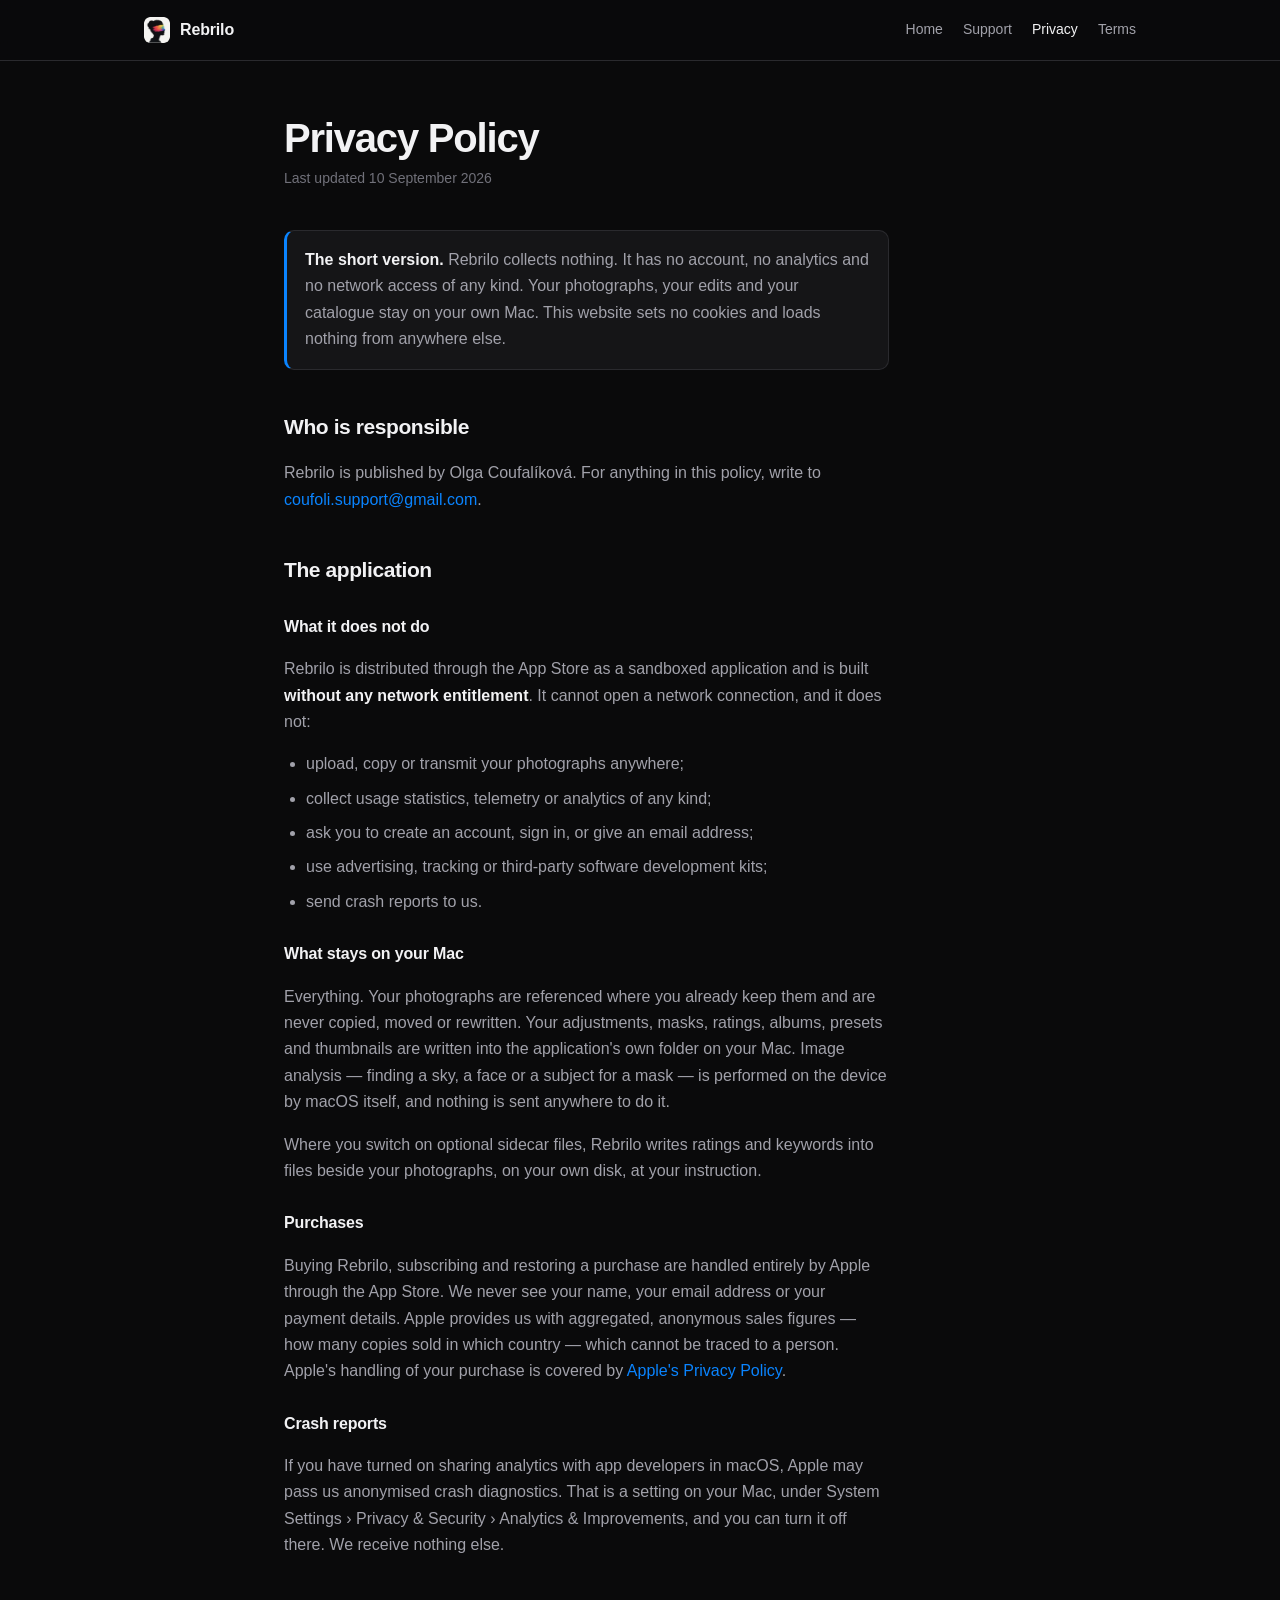
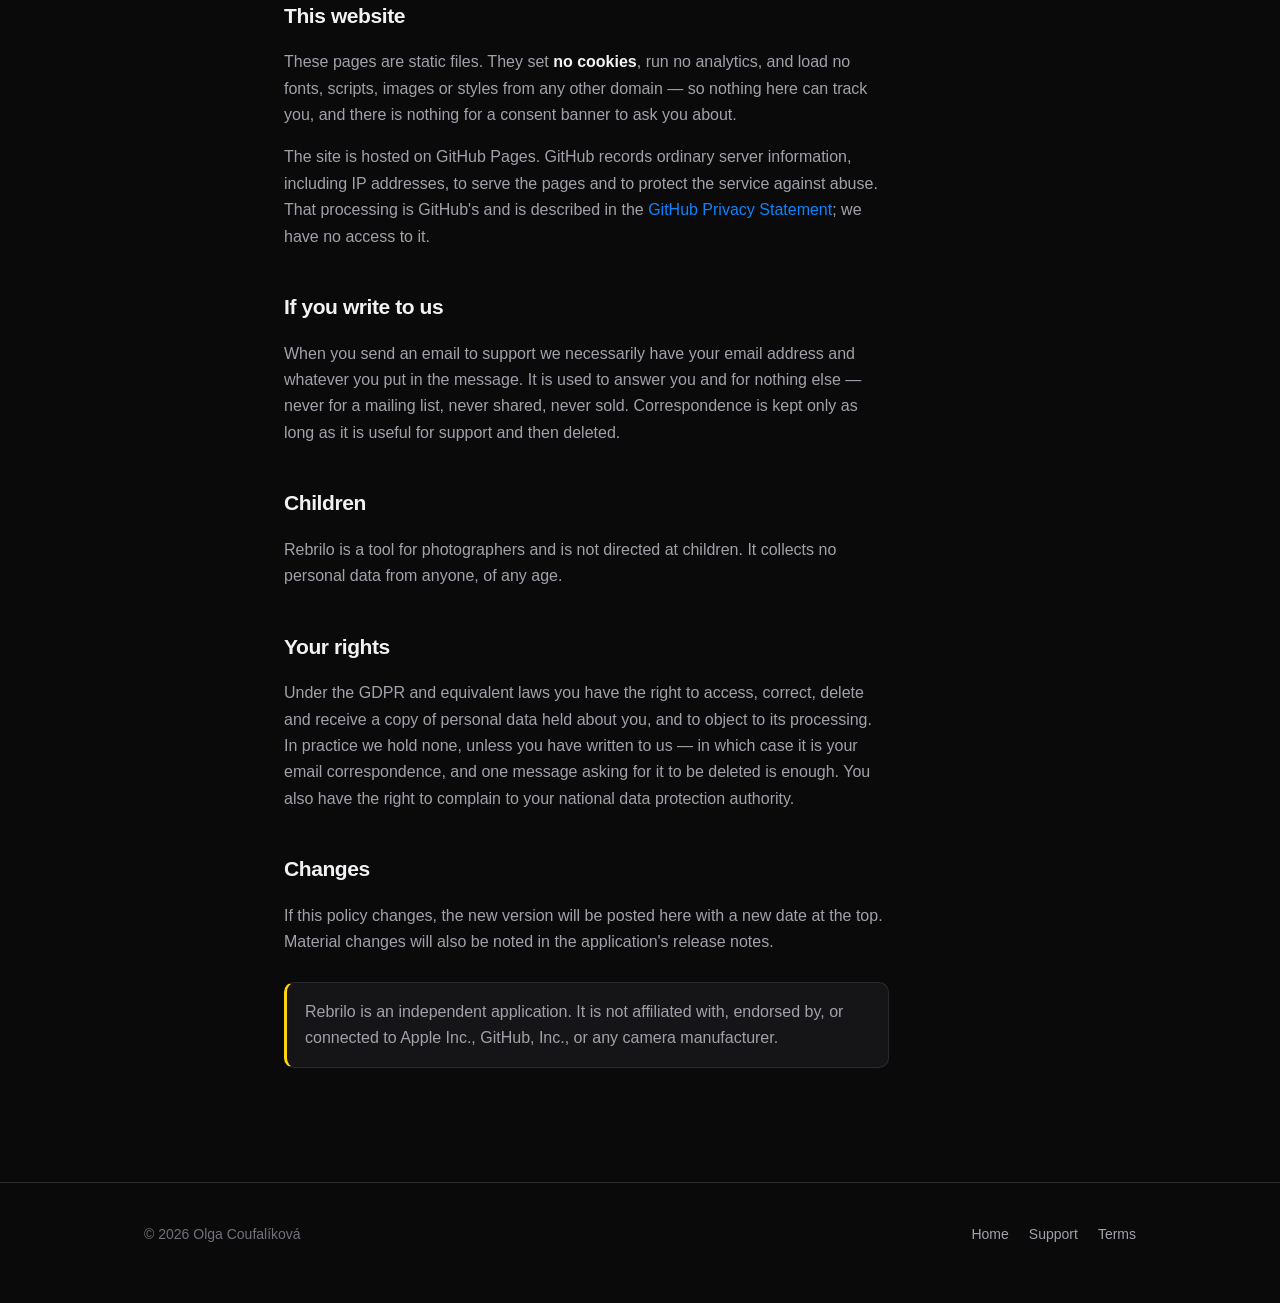
==== privacy.html @ 7d1ca0dc "The new icon A black silhouette in profile against warm white with a rainbow brush stroke, replacing" ====
<!doctype html>
<html lang="en">
<head>
<meta charset="utf-8">
<meta name="viewport" content="width=device-width, initial-scale=1">
<title>Privacy Policy — Rebrilo</title>
<meta name="description" content="Rebrilo collects nothing. No account, no analytics, no network access. Your photographs never leave your Mac.">
<link rel="stylesheet" href="style.css">
<link rel="icon" href="assets/icon-rounded-128.png" type="image/png">
</head>
<body>

<header class="bar">
  <div class="wrap">
    <a class="brand" href="index.html"><img src="assets/icon-rounded-128.png" alt=""> Rebrilo</a>
    <nav>
      <a href="index.html">Home</a>
      <a href="support.html">Support</a>
      <a href="privacy.html" aria-current="page">Privacy</a>
      <a href="terms.html">Terms</a>
    </nav>
  </div>
</header>

<main class="prose">
  <div class="wrap narrow">

    <h1>Privacy Policy</h1>
    <p class="updated">Last updated 10 September 2026</p>

    <div class="note">
      <p>
        <strong>The short version.</strong> Rebrilo collects nothing. It has no account, no analytics and no
        network access of any kind. Your photographs, your edits and your catalogue stay on your own Mac. This
        website sets no cookies and loads nothing from anywhere else.
      </p>
    </div>

    <h2>Who is responsible</h2>
    <p>
      Rebrilo is published by Olga Coufalíková.
      For anything in this policy, write to
      <a href="mailto:coufoli.support@gmail.com">coufoli.support@gmail.com</a>.
    </p>

    <h2>The application</h2>

    <h3>What it does not do</h3>
    <p>
      Rebrilo is distributed through the App Store as a sandboxed application and is built <strong>without any
      network entitlement</strong>. It cannot open a network connection, and it does not:
    </p>
    <ul>
      <li>upload, copy or transmit your photographs anywhere;</li>
      <li>collect usage statistics, telemetry or analytics of any kind;</li>
      <li>ask you to create an account, sign in, or give an email address;</li>
      <li>use advertising, tracking or third-party software development kits;</li>
      <li>send crash reports to us.</li>
    </ul>

    <h3>What stays on your Mac</h3>
    <p>
      Everything. Your photographs are referenced where you already keep them and are never copied, moved or
      rewritten. Your adjustments, masks, ratings, albums, presets and thumbnails are written into the
      application's own folder on your Mac. Image analysis — finding a sky, a face or a subject for a mask — is
      performed on the device by macOS itself, and nothing is sent anywhere to do it.
    </p>
    <p>
      Where you switch on optional sidecar files, Rebrilo writes ratings and keywords into files beside your
      photographs, on your own disk, at your instruction.
    </p>

    <h3>Purchases</h3>
    <p>
      Buying Rebrilo, subscribing and restoring a purchase are handled entirely by Apple through the App
      Store. We never see your name, your email address or your payment details. Apple provides us with
      aggregated, anonymous sales figures — how many copies sold in which country — which cannot be traced to
      a person. Apple's handling of your purchase is covered by
      <a href="https://www.apple.com/legal/privacy/">Apple's Privacy Policy</a>.
    </p>

    <h3>Crash reports</h3>
    <p>
      If you have turned on sharing analytics with app developers in macOS, Apple may pass us anonymised crash
      diagnostics. That is a setting on your Mac, under System Settings › Privacy &amp; Security › Analytics
      &amp; Improvements, and you can turn it off there. We receive nothing else.
    </p>

    <h2>This website</h2>
    <p>
      These pages are static files. They set <strong>no cookies</strong>, run no analytics, and load no fonts,
      scripts, images or styles from any other domain — so nothing here can track you, and there is nothing
      for a consent banner to ask you about.
    </p>
    <p>
      The site is hosted on GitHub Pages. GitHub records ordinary server information, including IP addresses,
      to serve the pages and to protect the service against abuse. That processing is GitHub's and is described
      in the <a href="https://docs.github.com/site-policy/privacy-policies/github-general-privacy-statement">GitHub
      Privacy Statement</a>; we have no access to it.
    </p>

    <h2>If you write to us</h2>
    <p>
      When you send an email to support we necessarily have your email address and whatever you put in the
      message. It is used to answer you and for nothing else — never for a mailing list, never shared, never
      sold. Correspondence is kept only as long as it is useful for support and then deleted.
    </p>

    <h2>Children</h2>
    <p>
      Rebrilo is a tool for photographers and is not directed at children. It collects no personal data from
      anyone, of any age.
    </p>

    <h2>Your rights</h2>
    <p>
      Under the GDPR and equivalent laws you have the right to access, correct, delete and receive a copy of
      personal data held about you, and to object to its processing. In practice we hold none, unless you have
      written to us — in which case it is your email correspondence, and one message asking for it to be
      deleted is enough. You also have the right to complain to your national data protection authority.
    </p>

    <h2>Changes</h2>
    <p>
      If this policy changes, the new version will be posted here with a new date at the top. Material changes
      will also be noted in the application's release notes.
    </p>

    <div class="note amber">
      <p>
        Rebrilo is an independent application. It is not affiliated with, endorsed by, or connected to Apple
        Inc., GitHub, Inc., or any camera manufacturer.
      </p>
    </div>

  </div>
</main>

<footer>
  <div class="wrap">
    <div class="rows">
      <div>© <span id="year">2026</span> Olga Coufalíková</div>
      <nav>
        <a href="index.html">Home</a>
        <a href="support.html">Support</a>
        <a href="terms.html">Terms</a>
      </nav>
    </div>
  </div>
</footer>

<script>document.getElementById("year").textContent = new Date().getFullYear();</script>

</body>
</html>
---- style.css ----
/* Rebrilo — one stylesheet for every page.
 *
 * Nothing is fetched from anywhere: no font, no framework, no analytics, no CDN. That is the same rule the
 * app's own album hand-over is built on, and here it buys three things — the page is fast, it works offline,
 * and because it sets no cookies and calls no third party there is nothing to put in a consent banner.
 * Keep it that way: one <link> to a font would change all three answers.
 */

:root {
  color-scheme: dark;

  --ink:        #f2f2f4;
  --ink-dim:    #a1a1aa;
  --ink-faint:  #71717a;
  --ground:     #0a0a0b;
  --panel:      #151517;
  --panel-2:    #1d1d20;
  --line:       #2a2a2e;
  --accent:     #0a84ff;
  --amber:      #ffd60a;

  --measure: 68ch;
  --page: 1040px;
  --radius: 14px;
}

*, *::before, *::after { box-sizing: border-box; }

html { -webkit-text-size-adjust: 100%; }

body {
  margin: 0;
  background: var(--ground);
  color: var(--ink);
  font: 16px/1.65 -apple-system, BlinkMacSystemFont, "Segoe UI", Roboto, Helvetica, Arial, sans-serif;
  font-feature-settings: "kern" 1;
  -webkit-font-smoothing: antialiased;
}

img { max-width: 100%; height: auto; display: block; }

a { color: var(--accent); text-decoration: none; }
a:hover { text-decoration: underline; }

.wrap { max-width: var(--page); margin: 0 auto; padding: 0 24px; }
.narrow { max-width: 760px; }

/* ---------- top bar ---------- */

.bar {
  position: sticky; top: 0; z-index: 10;
  background: rgba(10,10,11,.82);
  backdrop-filter: saturate(160%) blur(14px);
  -webkit-backdrop-filter: saturate(160%) blur(14px);
  border-bottom: 1px solid var(--line);
}
.bar .wrap { display: flex; align-items: center; gap: 18px; height: 60px; }
.brand { display: flex; align-items: center; gap: 10px; color: var(--ink); font-weight: 600; letter-spacing: -.01em; }
.brand:hover { text-decoration: none; }
.brand img { width: 26px; height: 26px; border-radius: 6px; }
.bar nav { margin-left: auto; display: flex; gap: 20px; flex-wrap: wrap; }
.bar nav a { color: var(--ink-dim); font-size: 14px; }
.bar nav a:hover { color: var(--ink); text-decoration: none; }
.bar nav a[aria-current="page"] { color: var(--ink); }

/* ---------- hero ---------- */

.hero { padding: 88px 0 64px; position: relative; overflow: hidden; }
.hero::before {
  /* The app's own icon, as light rather than as a picture. */
  content: ""; position: absolute; inset: -40% -20% auto -20%; height: 620px; z-index: -1;
  background:
    radial-gradient(46% 60% at 18% 40%, rgba(236,72,153,.20), transparent 70%),
    radial-gradient(44% 58% at 52% 24%, rgba(245,158,11,.18), transparent 70%),
    radial-gradient(46% 62% at 82% 46%, rgba(16,185,129,.16), transparent 70%),
    radial-gradient(60% 70% at 50% 86%, rgba(59,130,246,.20), transparent 72%);
  filter: blur(20px);
}
.hero img.mark { width: 96px; height: 96px; border-radius: 22px; margin-bottom: 26px; }
h1 {
  font-size: clamp(38px, 6vw, 60px); line-height: 1.05; letter-spacing: -.03em;
  margin: 0 0 18px; font-weight: 700; max-width: 16ch;
}
.lede { font-size: clamp(18px, 2.2vw, 21px); line-height: 1.55; color: var(--ink-dim); max-width: 56ch; margin: 0 0 12px; }
.sub { color: var(--ink-faint); max-width: 56ch; margin: 0 0 32px; }

.cta { display: flex; gap: 12px; flex-wrap: wrap; align-items: center; }
.btn {
  display: inline-block; padding: 12px 22px; border-radius: 999px;
  background: var(--accent); color: #fff; font-weight: 600; font-size: 15px;
  border: 1px solid transparent;
}
.btn:hover { text-decoration: none; filter: brightness(1.08); }
.btn.ghost { background: transparent; color: var(--ink); border-color: var(--line); }
.btn.ghost:hover { background: var(--panel-2); filter: none; }
.cta small { color: var(--ink-faint); font-size: 13px; }

/* ---------- sections ---------- */

section { padding: 64px 0; border-top: 1px solid var(--line); }
section:first-of-type { border-top: 0; }

h2 { font-size: clamp(24px, 3vw, 32px); letter-spacing: -.02em; margin: 0 0 10px; font-weight: 650; }
h3 { font-size: 17px; margin: 0 0 6px; font-weight: 620; letter-spacing: -.01em; }
.section-lede { color: var(--ink-dim); max-width: var(--measure); margin: 0 0 34px; }

.grid { display: grid; gap: 18px; grid-template-columns: repeat(auto-fit, minmax(260px, 1fr)); }

.card {
  background: var(--panel); border: 1px solid var(--line); border-radius: var(--radius);
  padding: 22px;
}
.card p { color: var(--ink-dim); margin: 0; font-size: 15px; }
.card .kicker {
  display: inline-block; font-size: 11px; font-weight: 700; letter-spacing: .08em; text-transform: uppercase;
  color: var(--ink-faint); margin-bottom: 10px;
}

/* ---------- prose pages ---------- */

.prose { padding: 56px 0 88px; }
.prose h1 { font-size: clamp(30px, 4vw, 40px); max-width: none; margin-bottom: 8px; }
.prose .updated { color: var(--ink-faint); font-size: 14px; margin: 0 0 40px; }
.prose h2 { font-size: 21px; margin: 40px 0 10px; }
.prose h3 { font-size: 16px; margin: 26px 0 6px; }
.prose p, .prose li { color: var(--ink-dim); max-width: var(--measure); }
.prose li { margin-bottom: 8px; }
.prose strong { color: var(--ink); font-weight: 620; }
.prose ul { padding-left: 22px; }

.note {
  background: var(--panel); border: 1px solid var(--line); border-left: 3px solid var(--accent);
  border-radius: 10px; padding: 16px 18px; margin: 26px 0; max-width: var(--measure);
}
.note p { margin: 0; }
.note.amber { border-left-color: var(--amber); }

dl.faq { max-width: var(--measure); }
dl.faq dt { color: var(--ink); font-weight: 620; margin-top: 26px; }
dl.faq dd { margin: 6px 0 0; color: var(--ink-dim); }

table.plain { border-collapse: collapse; width: 100%; max-width: var(--measure); margin: 18px 0; font-size: 15px; }
table.plain th, table.plain td { text-align: left; padding: 10px 14px 10px 0; border-bottom: 1px solid var(--line); vertical-align: top; }
table.plain th { color: var(--ink); font-weight: 620; }
table.plain td { color: var(--ink-dim); }

/* ---------- pricing ---------- */

.tiers { display: grid; gap: 18px; grid-template-columns: repeat(auto-fit, minmax(240px, 1fr)); align-items: stretch; }
.tier { background: var(--panel); border: 1px solid var(--line); border-radius: var(--radius); padding: 24px; display: flex; flex-direction: column; }
.tier.feature { border-color: #33333a; background: linear-gradient(180deg, var(--panel-2), var(--panel)); }
.tier .name { font-size: 13px; letter-spacing: .06em; text-transform: uppercase; color: var(--ink-faint); font-weight: 700; }
.tier .price { font-size: 30px; font-weight: 700; letter-spacing: -.02em; margin: 12px 0 2px; }
.tier .per { color: var(--ink-faint); font-size: 14px; margin: 0 0 16px; }
.tier p { color: var(--ink-dim); font-size: 15px; margin: 0; }

/* ---------- footer ---------- */

footer { border-top: 1px solid var(--line); padding: 40px 0 56px; color: var(--ink-faint); font-size: 14px; }
footer .rows { display: flex; gap: 28px; flex-wrap: wrap; align-items: baseline; }
footer nav { display: flex; gap: 20px; flex-wrap: wrap; margin-left: auto; }
footer a { color: var(--ink-dim); }
footer .fine { margin-top: 22px; max-width: var(--measure); line-height: 1.6; }

/* ---------- placeholders the owner still has to fill in ---------- */

.todo {
  background: rgba(255,214,10,.10); border: 1px dashed rgba(255,214,10,.45);
  color: var(--amber); border-radius: 8px; padding: 2px 8px; font-size: .92em; font-weight: 600;
  white-space: nowrap;
}

@media (max-width: 640px) {
  .hero { padding: 60px 0 48px; }
  .bar .wrap { height: 56px; gap: 12px; }
  .bar nav { gap: 14px; }
}

@media (prefers-reduced-motion: no-preference) {
  html { scroll-behavior: smooth; }
}
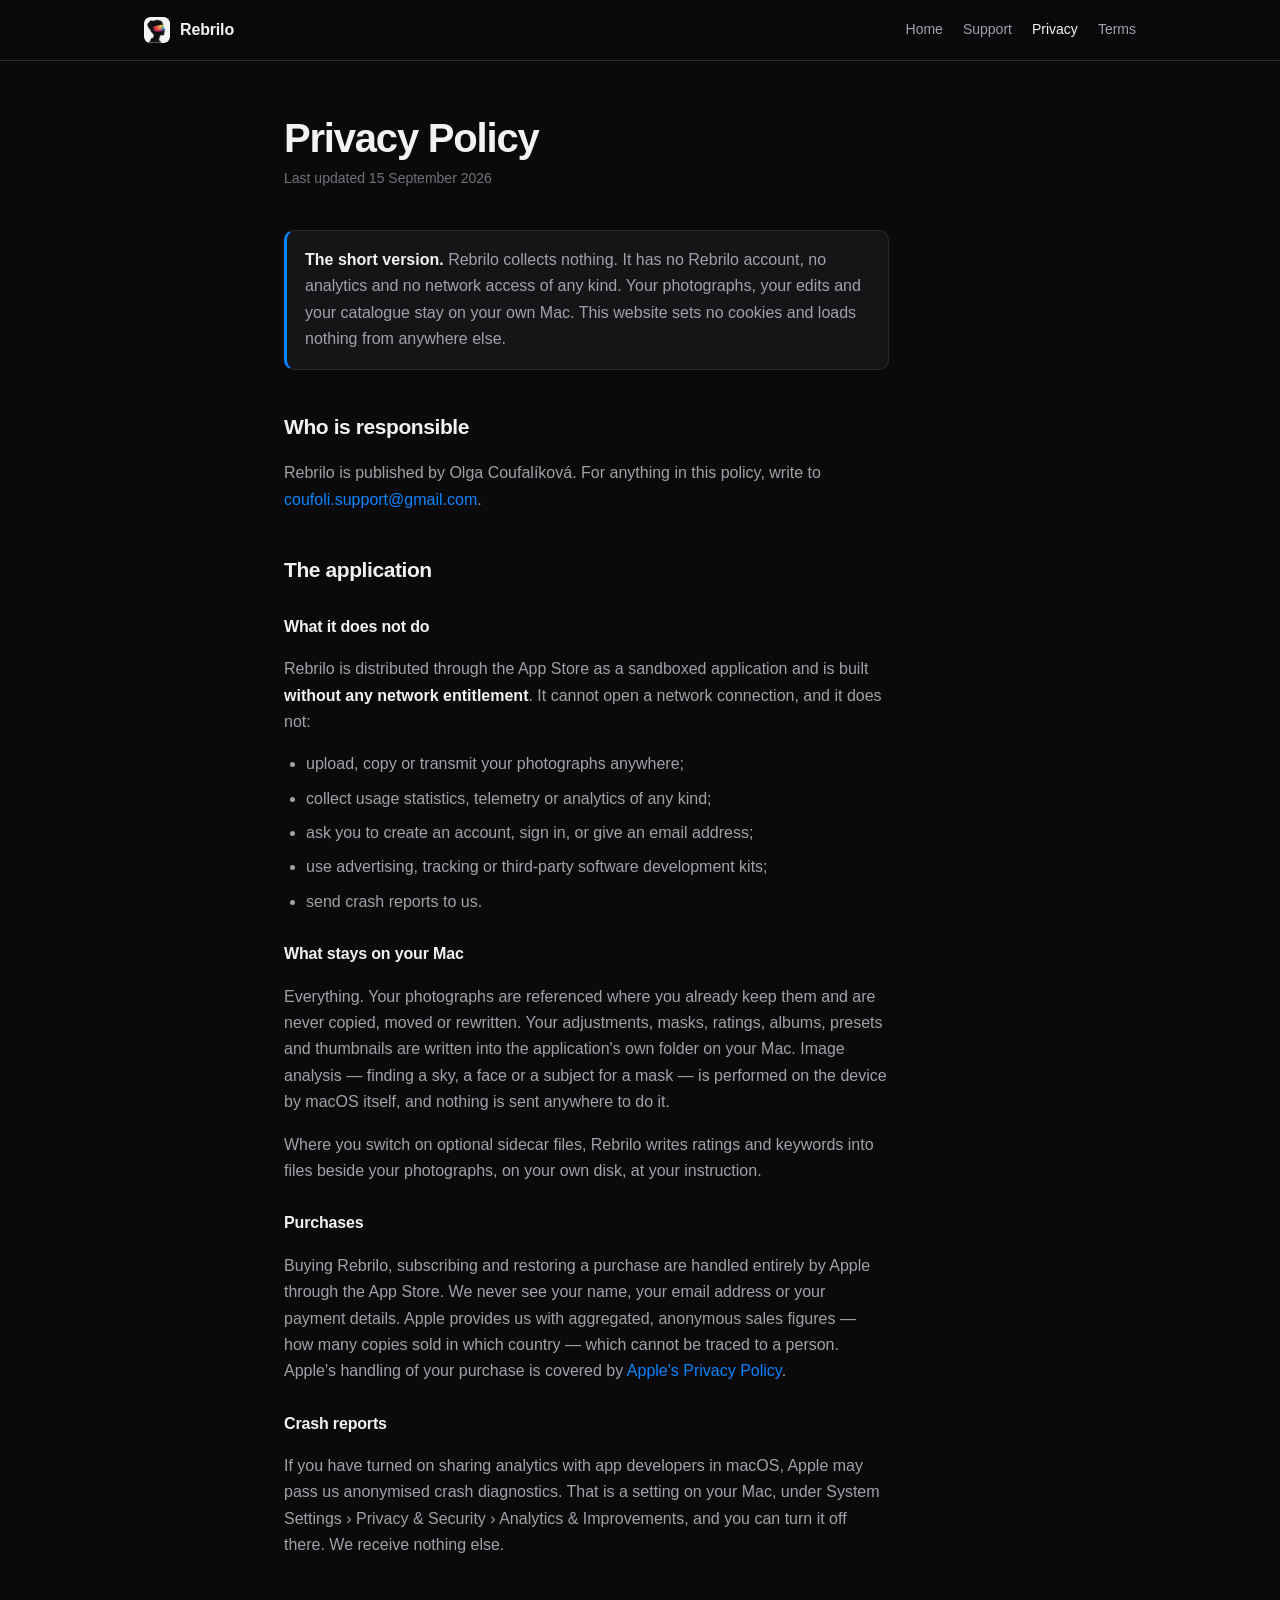
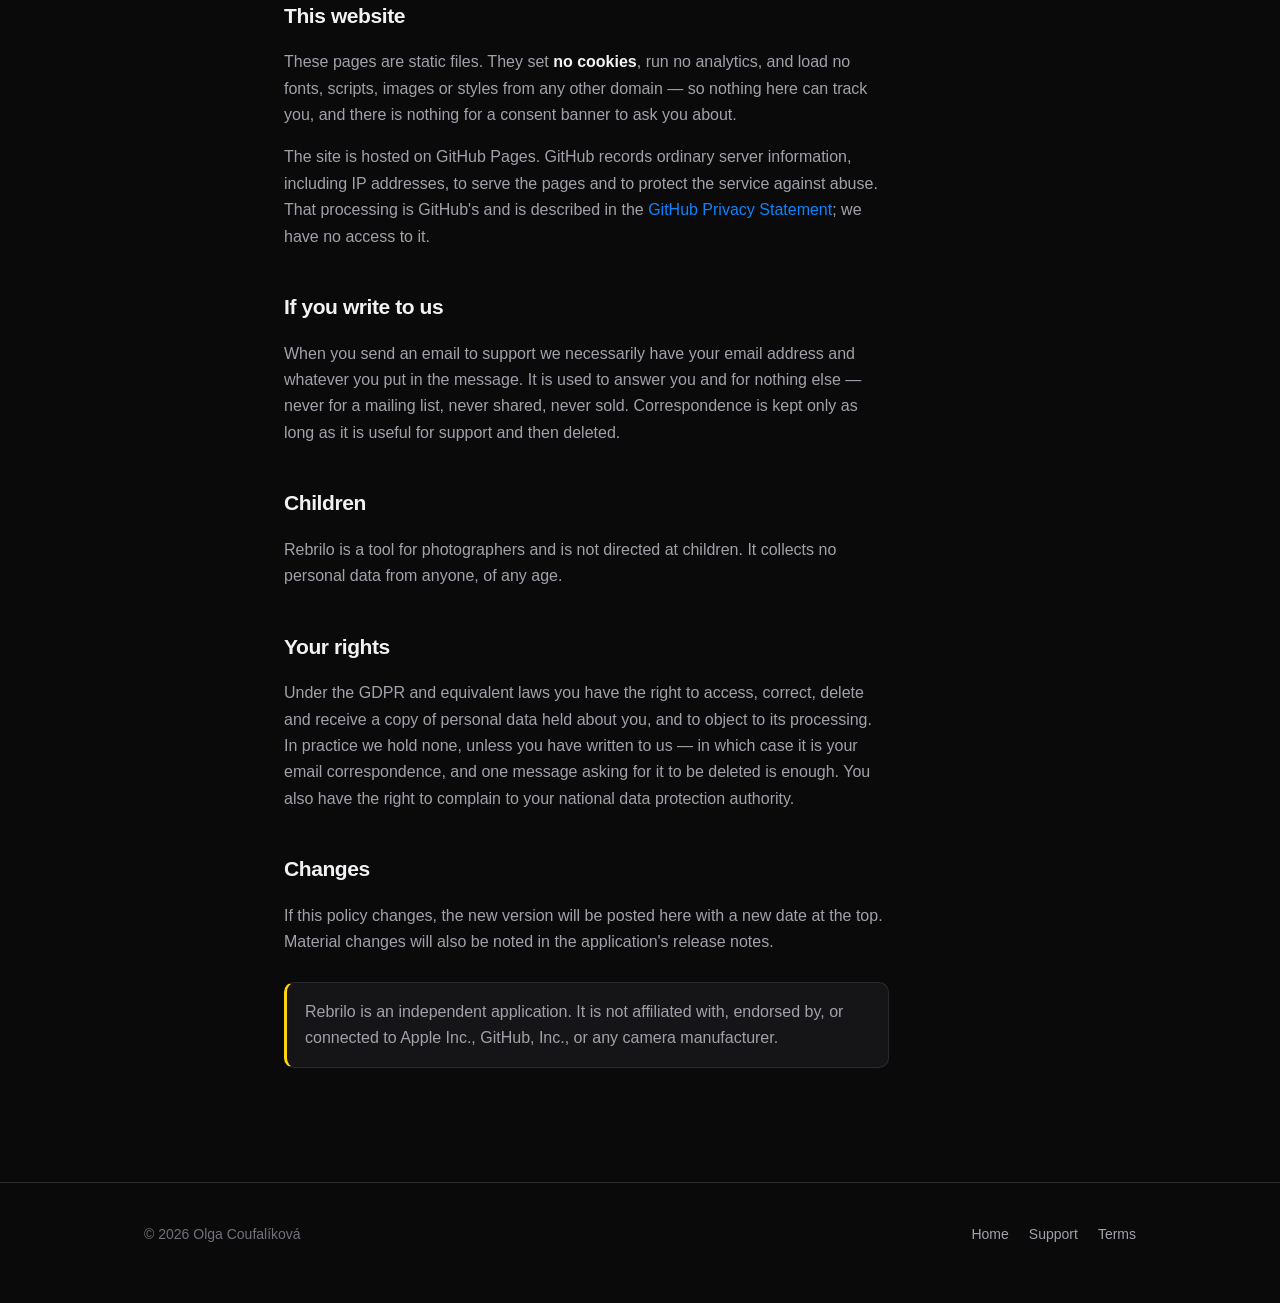
==== commit 12d9aaa9: "No Rebrilo account, the subscription's end in the terms, no Experimental badge The free trial is an " ====
--- a/privacy.html
+++ b/privacy.html
@@ -4,9 +4,11 @@
 <meta charset="utf-8">
 <meta name="viewport" content="width=device-width, initial-scale=1">
 <title>Privacy Policy — Rebrilo</title>
-<meta name="description" content="Rebrilo collects nothing. No account, no analytics, no network access. Your photographs never leave your Mac.">
+<meta name="description" content="Rebrilo collects nothing. No Rebrilo account, no analytics, no network access. Your photographs never leave your Mac.">
 <link rel="stylesheet" href="style.css">
 <link rel="icon" href="assets/icon-rounded-128.png" type="image/png">
+<link rel="canonical" href="https://rebrilo.com/privacy.html">
+<meta property="og:site_name" content="Rebrilo">
 </head>
 <body>
 
@@ -26,11 +28,11 @@
   <div class="wrap narrow">
 
     <h1>Privacy Policy</h1>
-    <p class="updated">Last updated 10 September 2026</p>
+    <p class="updated">Last updated 15 September 2026</p>
 
     <div class="note">
       <p>
-        <strong>The short version.</strong> Rebrilo collects nothing. It has no account, no analytics and no
+        <strong>The short version.</strong> Rebrilo collects nothing. It has no Rebrilo account, no analytics and no
         network access of any kind. Your photographs, your edits and your catalogue stay on your own Mac. This
         website sets no cookies and loads nothing from anywhere else.
       </p>
--- a/style.css
+++ b/style.css
@@ -54,7 +54,12 @@
   -webkit-backdrop-filter: saturate(160%) blur(14px);
   border-bottom: 1px solid var(--line);
 }
-.bar .wrap { display: flex; align-items: center; gap: 18px; height: 60px; }
+/* **No fixed height on a bar whose nav can wrap.** The two cannot both be true: at a narrow width the four
+   links go to a second line, `align-items: center` centres two lines inside the fixed 60 px, and the second
+   one comes out of the bottom of the bar onto the page (reported from a phone, 2026-09-12). `min-height`
+   holds the shape when everything fits and gets out of the way when it does not — so the fault cannot come
+   back at some width nobody tested, or when somebody's browser font is a size larger. */
+.bar .wrap { display: flex; align-items: center; gap: 18px; min-height: 60px; padding: 8px 24px; }
 .brand { display: flex; align-items: center; gap: 10px; color: var(--ink); font-weight: 600; letter-spacing: -.01em; }
 .brand:hover { text-decoration: none; }
 .brand img { width: 26px; height: 26px; border-radius: 6px; }
@@ -62,6 +67,115 @@
 .bar nav a { color: var(--ink-dim); font-size: 14px; }
 .bar nav a:hover { color: var(--ink); text-decoration: none; }
 .bar nav a[aria-current="page"] { color: var(--ink); }
+
+/* ---------- pictures ---------- */
+
+/* **A photograph makes somebody want it; a screenshot tells them what it is.** The page had neither, which is
+   the one thing every editor's site gets right (`WHY.md` › one picture is worth a thousand words). */
+.shot { margin: 0; }
+.shot img {
+  display: block; width: 100%; height: auto;
+  border: 1px solid var(--line); border-radius: var(--radius);
+  background: var(--panel);
+}
+.shot figcaption { color: var(--ink-faint); font-size: 14px; margin-top: 12px; max-width: var(--measure); }
+.shot.bleed { margin-top: -20px; }
+
+/* A before / after that moves, out of two ordinary JPEGs and nothing else.
+   No GIF (256 colours band a photograph), no video, no JavaScript — the "after" simply fades over the
+   "before" and back. The app labels the unedited frame ORIGINAL itself, so nothing here has to be captioned
+   on top of it. `prefers-reduced-motion` settles on the finished photograph, which is the honest still. */
+.fade { position: relative; }
+.fade .after { position: absolute; inset: 0; animation: fade-ba 8s ease-in-out infinite; }
+@keyframes fade-ba { 0%, 30% { opacity: 0 } 44%, 86% { opacity: 1 } 100% { opacity: 0 } }
+@media (prefers-reduced-motion: reduce) {
+  .fade .after { animation: none; opacity: 1 }
+}
+
+/* A tall photograph beside its caption, rather than a portrait stretched across a wide page. */
+.pair { display: grid; gap: 26px; grid-template-columns: minmax(0, 5fr) minmax(0, 7fr); align-items: center; }
+.pair .shot img { border-radius: var(--radius); }
+
+/* ---------- one photograph, many looks ---------- */
+
+/* Twelve tiles, four across and two on a phone. The name is text under the picture rather than baked into it,
+   so it stays sharp at every size and is readable by whatever summarises this page. */
+.look-grid { display: grid; gap: 18px 14px; grid-template-columns: repeat(4, minmax(0, 1fr)); }
+.look-grid figure { margin: 0; }
+.look-grid img {
+  display: block; width: 100%; height: auto; border-radius: 10px;
+  border: 1px solid var(--line); background: var(--panel);
+}
+.look-grid figcaption { margin-top: 8px; font-size: 14px; font-weight: 560; color: var(--ink); line-height: 1.3; }
+.look-grid .kicker {
+  display: block; font-size: 11px; font-weight: 600; letter-spacing: .08em; text-transform: uppercase;
+  color: var(--ink-faint); margin-bottom: 2px;
+}
+@media (max-width: 640px) { .look-grid { grid-template-columns: repeat(2, minmax(0, 1fr)); } }
+/* Who is in the photographs, under them. Quieter than a caption: it names a person, it does not describe a feature. */
+.credit { margin: 18px 0 0; color: var(--ink-dim); font-size: 13px; line-height: 1.5; }
+.credit b { color: var(--ink); font-weight: 600; }
+
+/* ---------- one set, several looks ---------- */
+
+/* **A switch with no script.** The radios come before the switch, the picture and the caption in one parent, so
+   `:checked ~` reaches all three. The four pictures share one cell of a grid, so the section keeps the height of
+   one and switching moves nothing — they share one layout by construction. One control bar, above the picture
+   and never on it: arrows drawn on every card were the thing that did not work before. */
+#looks-set input[type=radio] { position: absolute; opacity: 0; width: 1px; height: 1px; pointer-events: none; }
+.set-switch { display: flex; flex-wrap: wrap; gap: 8px; margin: 0 0 18px; }
+.set-switch label {
+  cursor: pointer; user-select: none; font-size: 14px; font-weight: 560; letter-spacing: .01em;
+  padding: 8px 16px; border-radius: 999px; border: 1px solid var(--line); color: var(--ink-dim);
+  transition: background .2s, color .2s, border-color .2s;
+}
+.set-switch label:hover { color: var(--ink); border-color: var(--ink-faint); }
+.set-view { display: grid; margin: 0; }
+.set-view img { grid-area: 1 / 1; width: 100%; height: auto; display: block; opacity: 0; transition: opacity .45s ease; }
+.set-caption { display: grid; margin-top: 14px; }
+.set-caption p {
+  grid-area: 1 / 1; margin: 0; color: var(--ink-dim); font-size: 15px; max-width: var(--measure);
+  opacity: 0; transition: opacity .3s ease;
+}
+#set-original:checked ~ .set-view .on-original, #set-original:checked ~ .set-caption .on-original,
+#set-noir:checked ~ .set-view .on-noir, #set-noir:checked ~ .set-caption .on-noir,
+#set-cinematic:checked ~ .set-view .on-cinematic, #set-cinematic:checked ~ .set-caption .on-cinematic,
+#set-airy:checked ~ .set-view .on-airy, #set-airy:checked ~ .set-caption .on-airy { opacity: 1; }
+#set-original:checked ~ .set-switch label[for=set-original],
+#set-noir:checked ~ .set-switch label[for=set-noir],
+#set-cinematic:checked ~ .set-switch label[for=set-cinematic],
+#set-airy:checked ~ .set-switch label[for=set-airy] { background: var(--ink); color: var(--ground); border-color: var(--ink); }
+/* The keyboard gets there too: the radio group moves with the arrow keys, and the ring follows the pill. */
+#set-original:focus-visible ~ .set-switch label[for=set-original],
+#set-noir:focus-visible ~ .set-switch label[for=set-noir],
+#set-cinematic:focus-visible ~ .set-switch label[for=set-cinematic],
+#set-airy:focus-visible ~ .set-switch label[for=set-airy] { outline: 2px solid var(--accent); outline-offset: 2px; }
+@media (prefers-reduced-motion: reduce) { .set-view img, .set-caption p { transition: none; } }
+
+/* ---------- the tour: a picture, then what it is ---------- */
+
+/* Stacked rather than a sideways strip, and that was a correction from the owner after looking at how the
+   big editors do it: no controls to find, no motion, nothing to work out — one screenshot, one paragraph,
+   scroll. The pairs exist because two shots of the same thing side by side say something a caption cannot:
+   the mask and the mask inverted are one switch apart, and you should be able to see that without clicking. */
+.feat { margin: 0 0 68px; }
+.feat:last-of-type { margin-bottom: 34px; }
+.feat img {
+  border: 1px solid var(--line); border-radius: var(--radius); background: var(--panel); width: 100%;
+}
+.feat figcaption, .feat .feat-cap {
+  color: var(--ink-dim); font-size: 15.5px; line-height: 1.62;
+  margin: 16px 0 0; max-width: var(--measure);
+}
+.feat figcaption b, .feat .feat-cap b { color: var(--ink); font-weight: 600; }
+.feat em { color: var(--ink); font-style: italic; }
+
+.feat-pair { display: grid; grid-template-columns: 1fr 1fr; gap: 14px; align-items: start; }
+
+.feat-note {
+  color: var(--ink-faint); font-size: 14px; line-height: 1.6;
+  max-width: var(--measure); margin: 0;
+}
 
 /* ---------- hero ---------- */
 
@@ -95,6 +209,16 @@
 .btn.ghost:hover { background: var(--panel-2); filter: none; }
 .cta small { color: var(--ink-faint); font-size: 13px; }
 
+/* **Not Apple's badge, on purpose.** The "Download on the App Store" artwork may only be used as a link to a
+   listing that exists; using it before release, pointing nowhere, is against Apple's identity guidelines —
+   and the review looks at the marketing URL. Plain words naming the store are allowed and are honester. */
+.btn.soon {
+  background: transparent; color: var(--ink-dim); border-color: var(--line);
+  border-style: dashed; cursor: default;
+}
+.btn.soon:hover { filter: none; }
+.cta-note { color: var(--ink-faint); font-size: 13px; margin: 14px 0 0; max-width: var(--measure); }
+
 /* ---------- sections ---------- */
 
 section { padding: 64px 0; border-top: 1px solid var(--line); }
@@ -162,18 +286,24 @@
 footer a { color: var(--ink-dim); }
 footer .fine { margin-top: 22px; max-width: var(--measure); line-height: 1.6; }
 
-/* ---------- placeholders the owner still has to fill in ---------- */
-
-.todo {
-  background: rgba(255,214,10,.10); border: 1px dashed rgba(255,214,10,.45);
-  color: var(--amber); border-radius: 8px; padding: 2px 8px; font-size: .92em; font-weight: 600;
-  white-space: nowrap;
-}
-
 @media (max-width: 640px) {
   .hero { padding: 60px 0 48px; }
-  .bar .wrap { height: 56px; gap: 12px; }
-  .bar nav { gap: 14px; }
+
+  /* **The bar had a fixed height and a wrapping nav, which cannot both be true.** At 640 px the four links
+     wrap to a second line, `align-items: center` centres two lines inside 56 px, and the second one comes out
+     of the bottom of the bar and lands on the page (reported from a phone, 2026-09-12). The height is the
+     thing that has to give: the brand keeps its row, the nav gets its own underneath it. */
+  .bar .wrap { min-height: 56px; flex-wrap: wrap; gap: 6px 12px; }
+  .bar nav { margin-left: 0; width: 100%; gap: 16px; font-size: 13px; }
+  .bar nav a { font-size: 13px; }
+
+  .cta { gap: 10px; }
+  .cta .btn { flex: 1 1 auto; text-align: center; }
+  h1 { font-size: clamp(34px, 9vw, 52px); }
+  .tiers, .grid, .pair { grid-template-columns: 1fr; }
+  /* Two app screenshots side by side on a phone are two unreadable app screenshots. */
+  .feat-pair { grid-template-columns: 1fr; gap: 10px; }
+  .feat { margin-bottom: 48px; }
 }
 
 @media (prefers-reduced-motion: no-preference) {
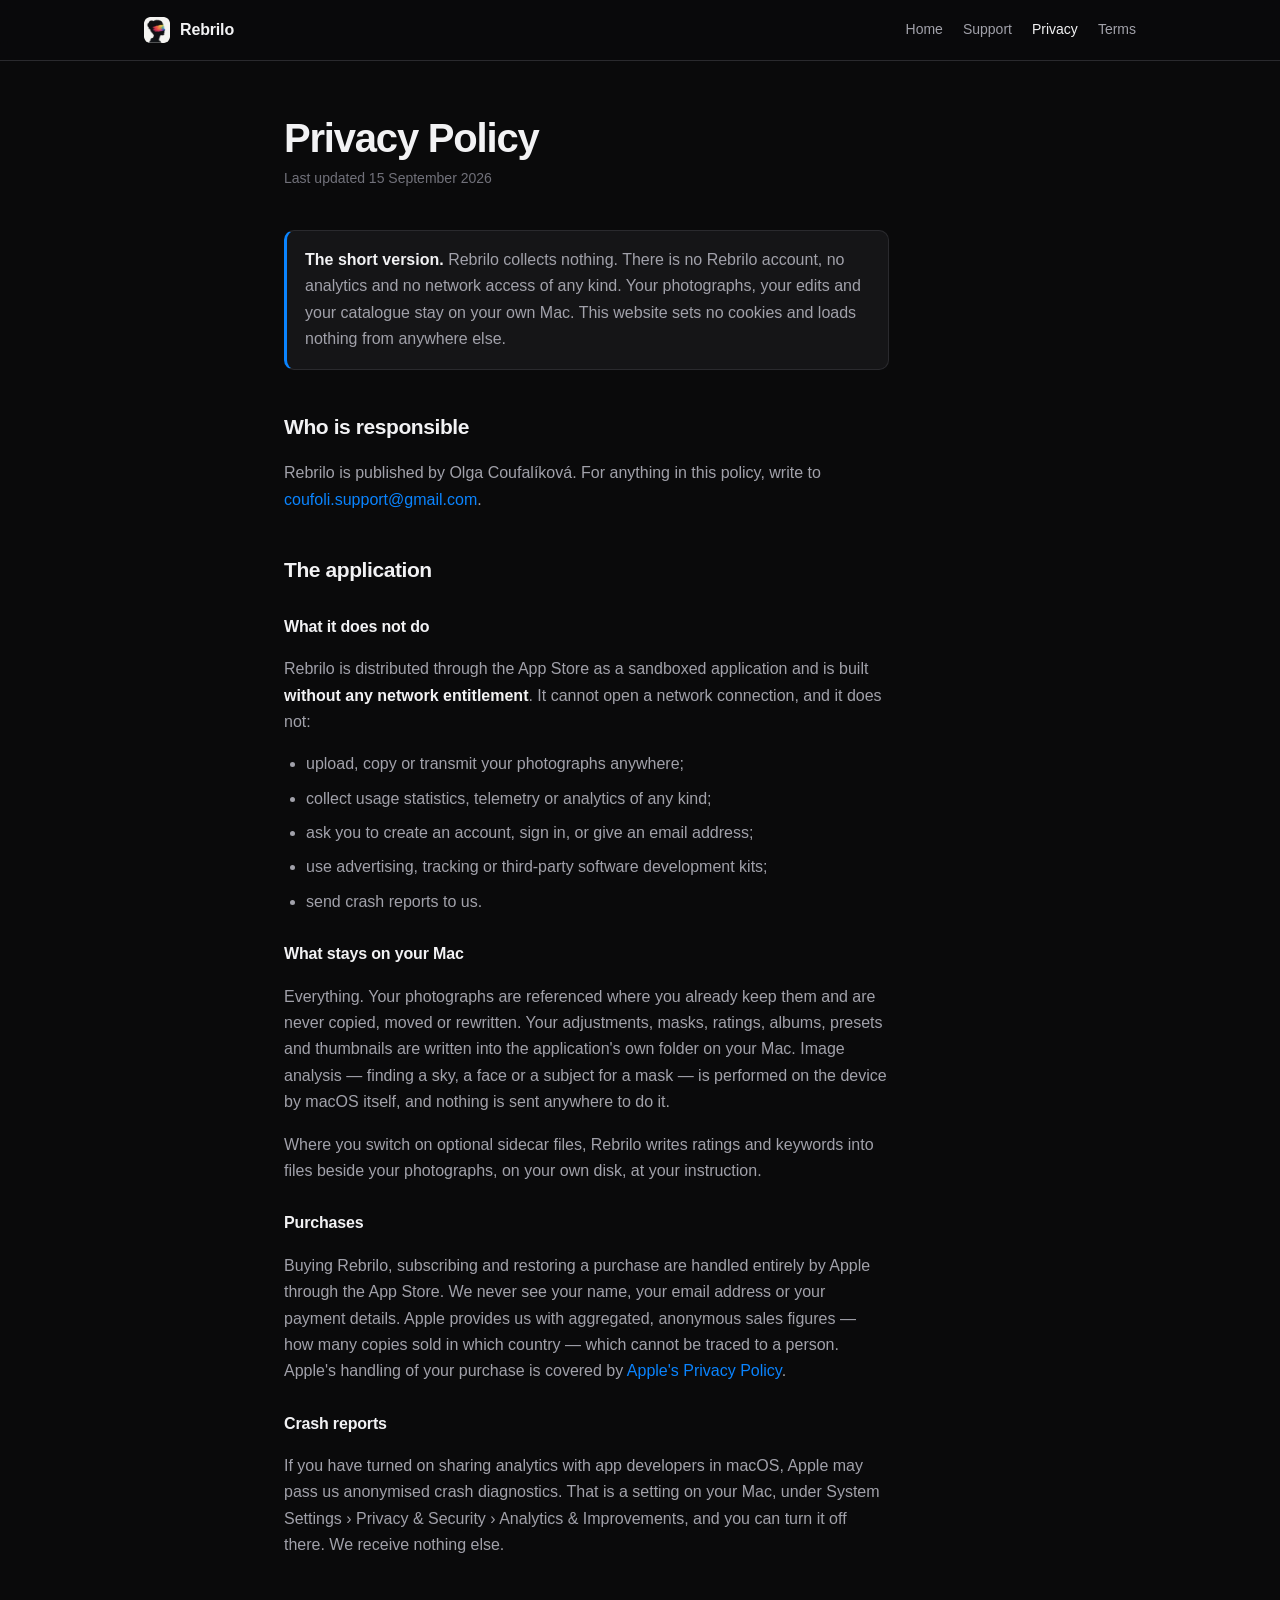
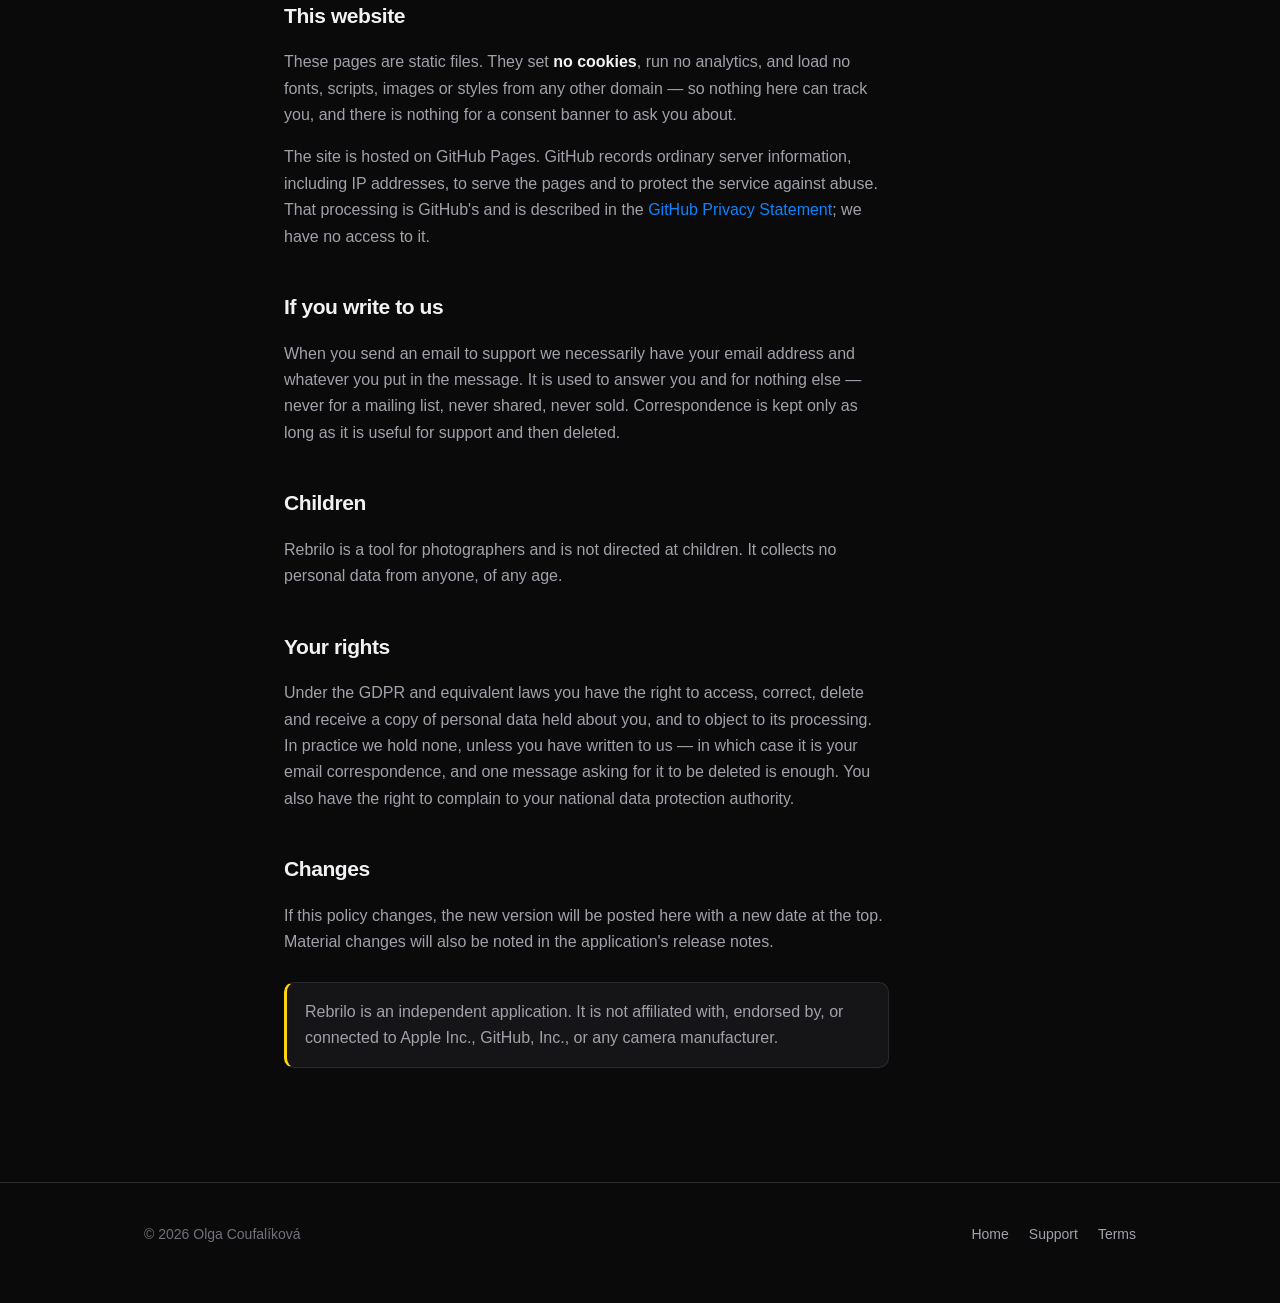
==== commit 51df8ebd: "Terms say what declining the trial and a lapse really do; no sign-in of ours The terms' trial sectio" ====
--- a/privacy.html
+++ b/privacy.html
@@ -32,8 +32,8 @@
 
     <div class="note">
       <p>
-        <strong>The short version.</strong> Rebrilo collects nothing. It has no Rebrilo account, no analytics and no
-        network access of any kind. Your photographs, your edits and your catalogue stay on your own Mac. This
+        <strong>The short version.</strong> Rebrilo collects nothing. There is no Rebrilo account, no analytics and
+        no network access of any kind. Your photographs, your edits and your catalogue stay on your own Mac. This
         website sets no cookies and loads nothing from anywhere else.
       </p>
     </div>
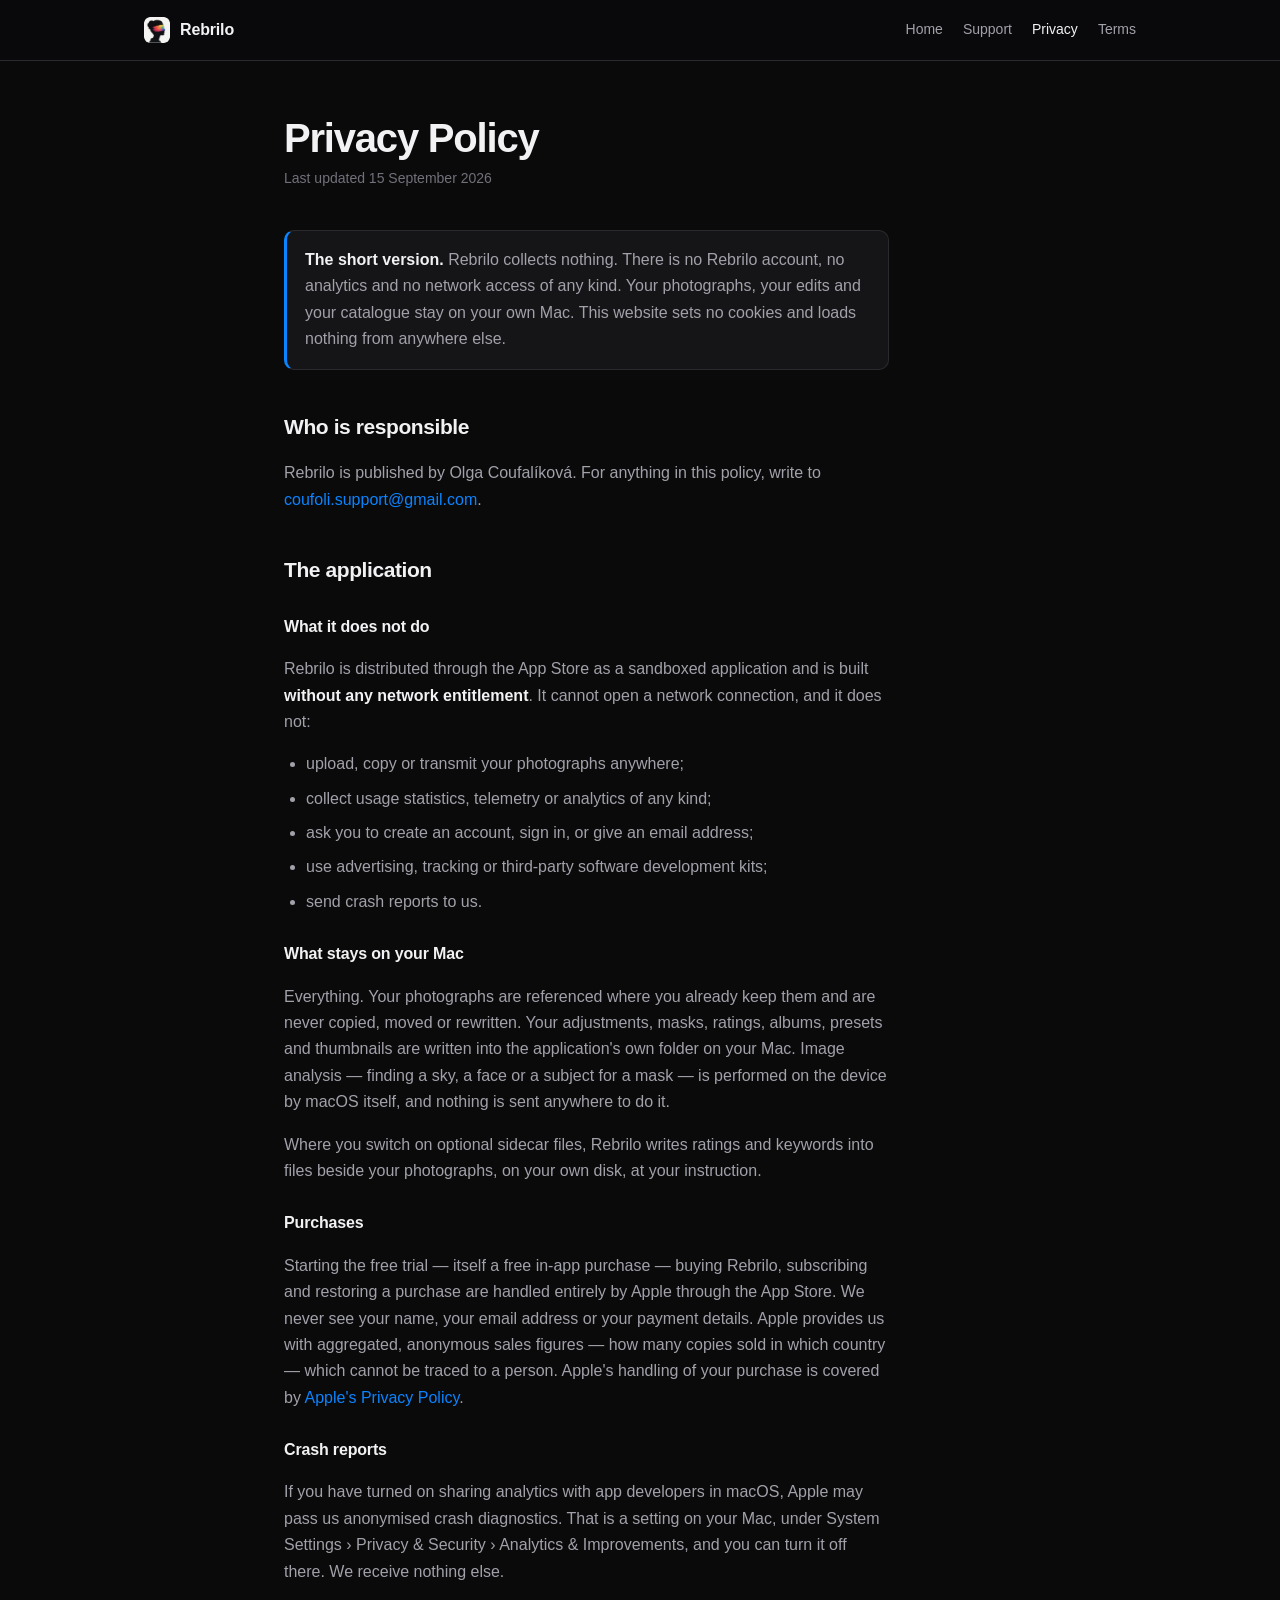
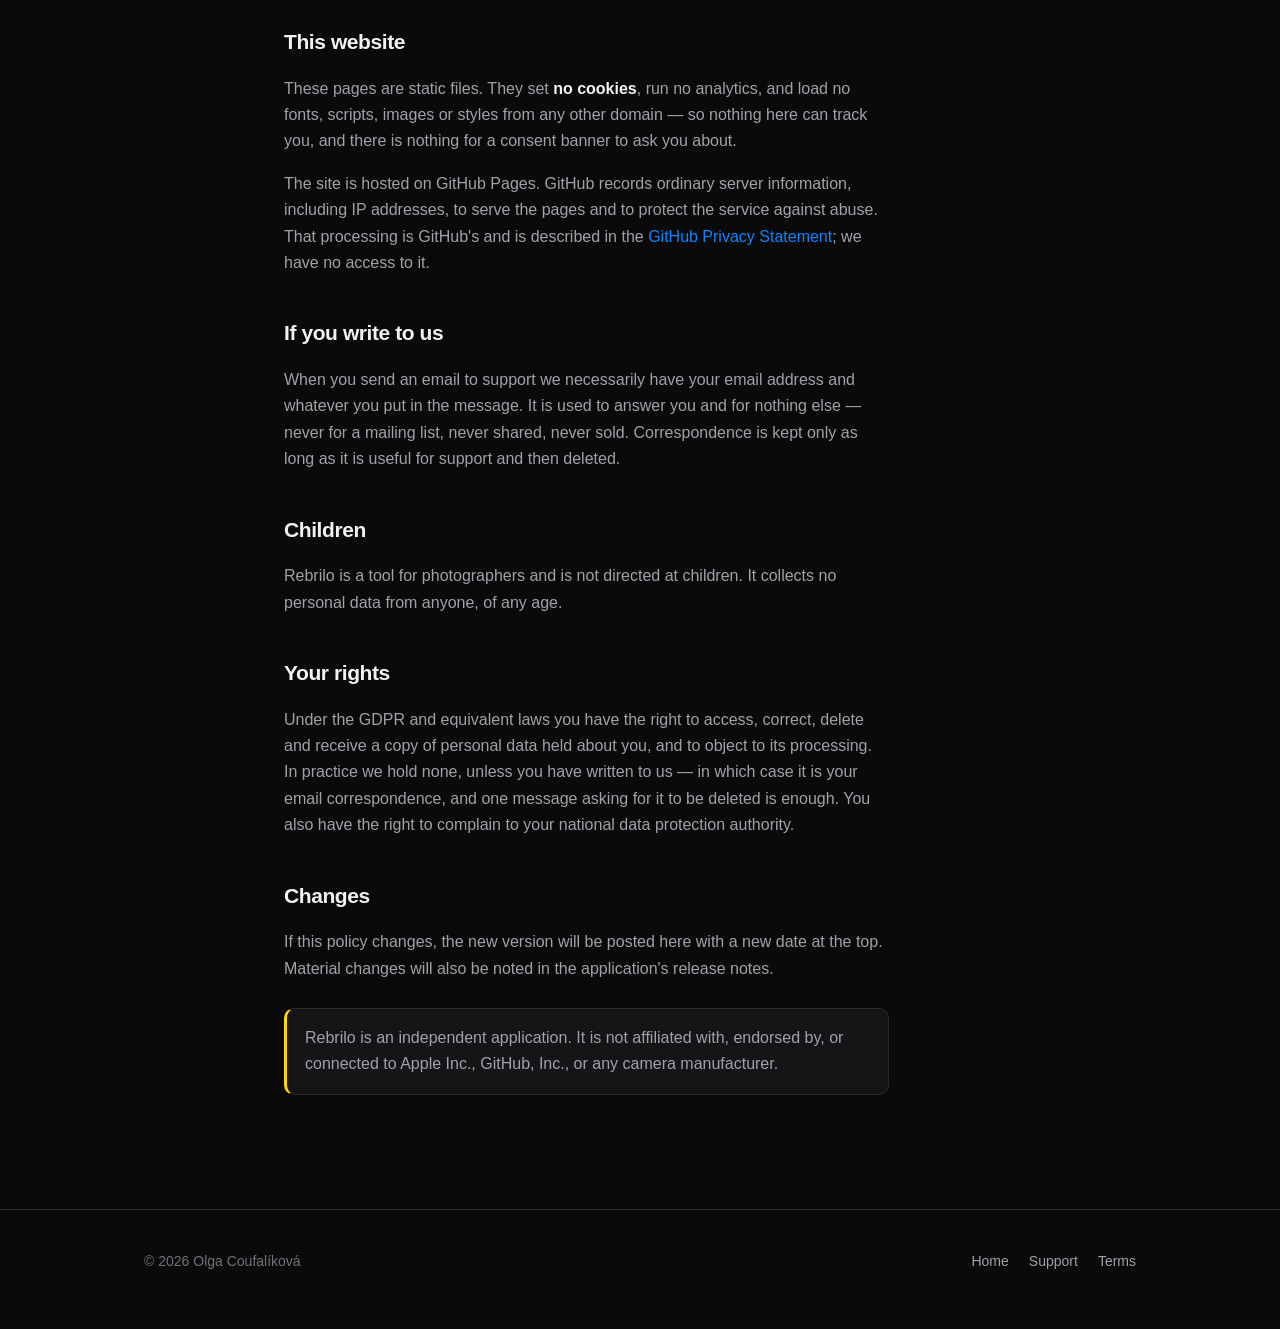
==== commit 337aa094: "The internet answer: nothing uploaded, but the free trial and a purchase need the App Store reachabl" ====
--- a/privacy.html
+++ b/privacy.html
@@ -74,8 +74,9 @@
 
     <h3>Purchases</h3>
     <p>
-      Buying Rebrilo, subscribing and restoring a purchase are handled entirely by Apple through the App
-      Store. We never see your name, your email address or your payment details. Apple provides us with
+      Starting the free trial — itself a free in-app purchase — buying Rebrilo, subscribing and restoring a
+      purchase are handled entirely by Apple through the App Store. We never see your name, your email address
+      or your payment details. Apple provides us with
       aggregated, anonymous sales figures — how many copies sold in which country — which cannot be traced to
       a person. Apple's handling of your purchase is covered by
       <a href="https://www.apple.com/legal/privacy/">Apple's Privacy Policy</a>.
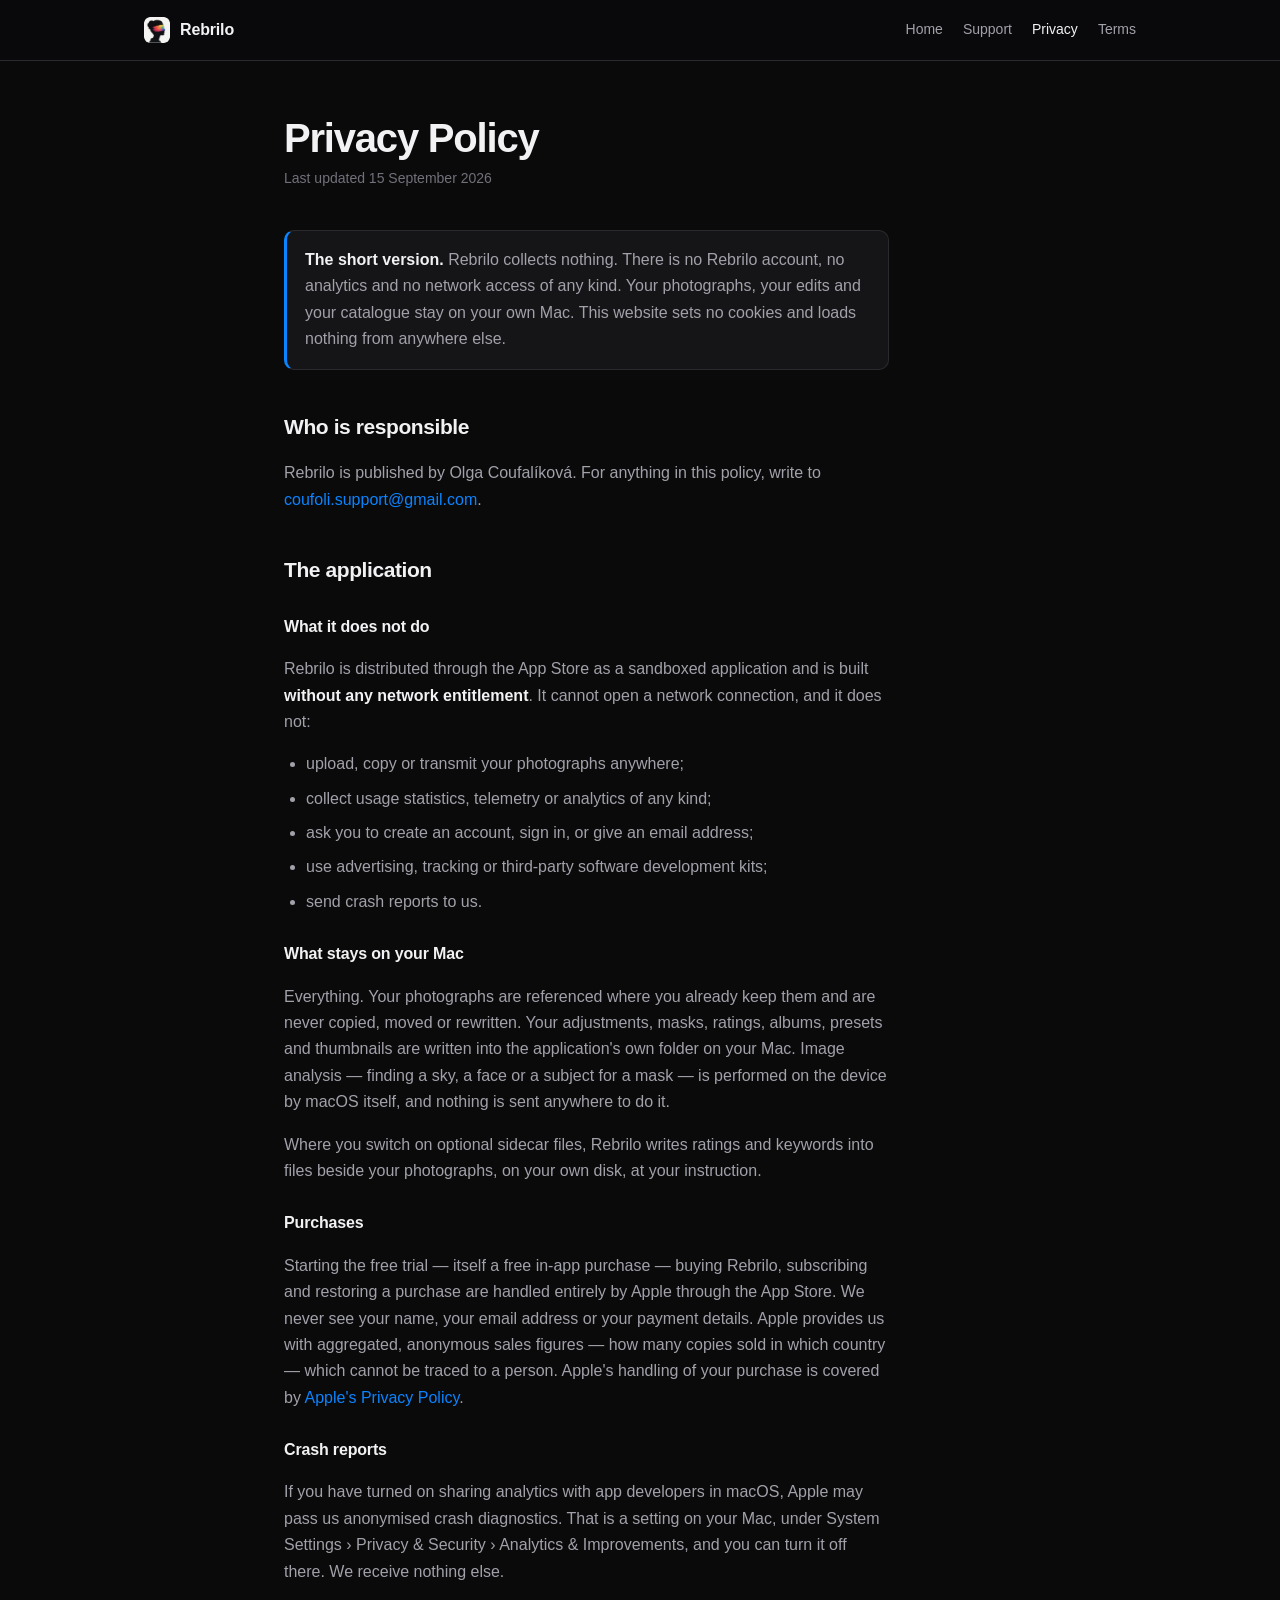
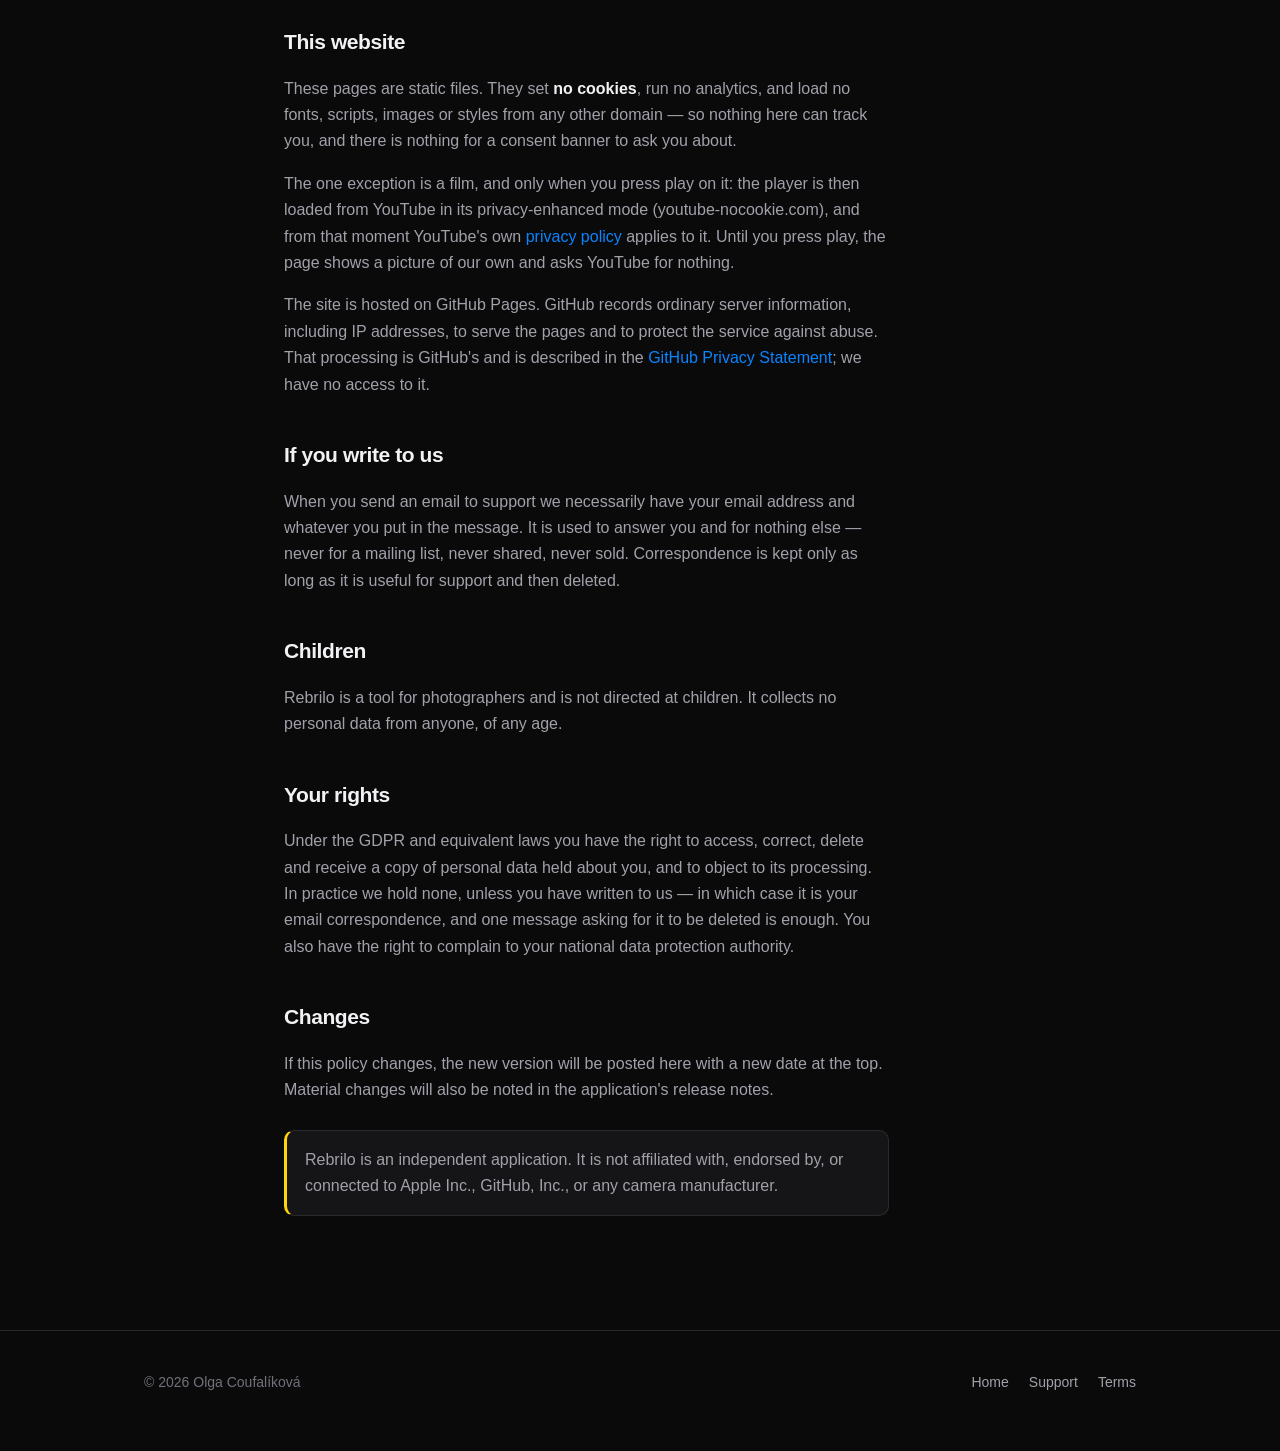
==== commit 71fb3168: "The Portrait Studio film, played from YouTube only when pressed The studio section carries the film " ====
--- a/privacy.html
+++ b/privacy.html
@@ -96,6 +96,12 @@
       for a consent banner to ask you about.
     </p>
     <p>
+      The one exception is a film, and only when you press play on it: the player is then loaded from YouTube in
+      its privacy-enhanced mode (youtube-nocookie.com), and from that moment YouTube's own
+      <a href="https://policies.google.com/privacy">privacy policy</a> applies to it. Until you press play, the
+      page shows a picture of our own and asks YouTube for nothing.
+    </p>
+    <p>
       The site is hosted on GitHub Pages. GitHub records ordinary server information, including IP addresses,
       to serve the pages and to protect the service against abuse. That processing is GitHub's and is described
       in the <a href="https://docs.github.com/site-policy/privacy-policies/github-general-privacy-statement">GitHub
--- a/style.css
+++ b/style.css
@@ -1,14 +1,6 @@
-/* Rebrilo — one stylesheet for every page.
- *
- * Nothing is fetched from anywhere: no font, no framework, no analytics, no CDN. That is the same rule the
- * app's own album hand-over is built on, and here it buys three things — the page is fast, it works offline,
- * and because it sets no cookies and calls no third party there is nothing to put in a consent banner.
- * Keep it that way: one <link> to a font would change all three answers.
- */
 
 :root {
   color-scheme: dark;
-
   --ink:        #f2f2f4;
   --ink-dim:    #a1a1aa;
   --ink-faint:  #71717a;
@@ -18,16 +10,12 @@
   --line:       #2a2a2e;
   --accent:     #0a84ff;
   --amber:      #ffd60a;
-
   --measure: 68ch;
   --page: 1040px;
   --radius: 14px;
 }
-
 *, *::before, *::after { box-sizing: border-box; }
-
 html { -webkit-text-size-adjust: 100%; }
-
 body {
   margin: 0;
   background: var(--ground);
@@ -36,17 +24,12 @@
   font-feature-settings: "kern" 1;
   -webkit-font-smoothing: antialiased;
 }
-
 img { max-width: 100%; height: auto; display: block; }
-
 a { color: var(--accent); text-decoration: none; }
 a:hover { text-decoration: underline; }
-
 .wrap { max-width: var(--page); margin: 0 auto; padding: 0 24px; }
 .narrow { max-width: 760px; }
-
 /* ---------- top bar ---------- */
-
 .bar {
   position: sticky; top: 0; z-index: 10;
   background: rgba(10,10,11,.82);
@@ -54,11 +37,6 @@
   -webkit-backdrop-filter: saturate(160%) blur(14px);
   border-bottom: 1px solid var(--line);
 }
-/* **No fixed height on a bar whose nav can wrap.** The two cannot both be true: at a narrow width the four
-   links go to a second line, `align-items: center` centres two lines inside the fixed 60 px, and the second
-   one comes out of the bottom of the bar onto the page (reported from a phone, 2026-09-12). `min-height`
-   holds the shape when everything fits and gets out of the way when it does not — so the fault cannot come
-   back at some width nobody tested, or when somebody's browser font is a size larger. */
 .bar .wrap { display: flex; align-items: center; gap: 18px; min-height: 60px; padding: 8px 24px; }
 .brand { display: flex; align-items: center; gap: 10px; color: var(--ink); font-weight: 600; letter-spacing: -.01em; }
 .brand:hover { text-decoration: none; }
@@ -67,11 +45,7 @@
 .bar nav a { color: var(--ink-dim); font-size: 14px; }
 .bar nav a:hover { color: var(--ink); text-decoration: none; }
 .bar nav a[aria-current="page"] { color: var(--ink); }
-
 /* ---------- pictures ---------- */
-
-/* **A photograph makes somebody want it; a screenshot tells them what it is.** The page had neither, which is
-   the one thing every editor's site gets right (`WHY.md` › one picture is worth a thousand words). */
 .shot { margin: 0; }
 .shot img {
   display: block; width: 100%; height: auto;
@@ -80,26 +54,15 @@
 }
 .shot figcaption { color: var(--ink-faint); font-size: 14px; margin-top: 12px; max-width: var(--measure); }
 .shot.bleed { margin-top: -20px; }
-
-/* A before / after that moves, out of two ordinary JPEGs and nothing else.
-   No GIF (256 colours band a photograph), no video, no JavaScript — the "after" simply fades over the
-   "before" and back. The app labels the unedited frame ORIGINAL itself, so nothing here has to be captioned
-   on top of it. `prefers-reduced-motion` settles on the finished photograph, which is the honest still. */
 .fade { position: relative; }
 .fade .after { position: absolute; inset: 0; animation: fade-ba 8s ease-in-out infinite; }
 @keyframes fade-ba { 0%, 30% { opacity: 0 } 44%, 86% { opacity: 1 } 100% { opacity: 0 } }
 @media (prefers-reduced-motion: reduce) {
   .fade .after { animation: none; opacity: 1 }
 }
-
-/* A tall photograph beside its caption, rather than a portrait stretched across a wide page. */
 .pair { display: grid; gap: 26px; grid-template-columns: minmax(0, 5fr) minmax(0, 7fr); align-items: center; }
 .pair .shot img { border-radius: var(--radius); }
-
 /* ---------- one photograph, many looks ---------- */
-
-/* Twelve tiles, four across and two on a phone. The name is text under the picture rather than baked into it,
-   so it stays sharp at every size and is readable by whatever summarises this page. */
 .look-grid { display: grid; gap: 18px 14px; grid-template-columns: repeat(4, minmax(0, 1fr)); }
 .look-grid figure { margin: 0; }
 .look-grid img {
@@ -112,16 +75,9 @@
   color: var(--ink-faint); margin-bottom: 2px;
 }
 @media (max-width: 640px) { .look-grid { grid-template-columns: repeat(2, minmax(0, 1fr)); } }
-/* Who is in the photographs, under them. Quieter than a caption: it names a person, it does not describe a feature. */
 .credit { margin: 18px 0 0; color: var(--ink-dim); font-size: 13px; line-height: 1.5; }
 .credit b { color: var(--ink); font-weight: 600; }
-
 /* ---------- one set, several looks ---------- */
-
-/* **A switch with no script.** The radios come before the switch, the picture and the caption in one parent, so
-   `:checked ~` reaches all three. The four pictures share one cell of a grid, so the section keeps the height of
-   one and switching moves nothing — they share one layout by construction. One control bar, above the picture
-   and never on it: arrows drawn on every card were the thing that did not work before. */
 #looks-set input[type=radio] { position: absolute; opacity: 0; width: 1px; height: 1px; pointer-events: none; }
 .set-switch { display: flex; flex-wrap: wrap; gap: 8px; margin: 0 0 18px; }
 .set-switch label {
@@ -145,19 +101,12 @@
 #set-noir:checked ~ .set-switch label[for=set-noir],
 #set-cinematic:checked ~ .set-switch label[for=set-cinematic],
 #set-airy:checked ~ .set-switch label[for=set-airy] { background: var(--ink); color: var(--ground); border-color: var(--ink); }
-/* The keyboard gets there too: the radio group moves with the arrow keys, and the ring follows the pill. */
 #set-original:focus-visible ~ .set-switch label[for=set-original],
 #set-noir:focus-visible ~ .set-switch label[for=set-noir],
 #set-cinematic:focus-visible ~ .set-switch label[for=set-cinematic],
 #set-airy:focus-visible ~ .set-switch label[for=set-airy] { outline: 2px solid var(--accent); outline-offset: 2px; }
 @media (prefers-reduced-motion: reduce) { .set-view img, .set-caption p { transition: none; } }
-
 /* ---------- the tour: a picture, then what it is ---------- */
-
-/* Stacked rather than a sideways strip, and that was a correction from the owner after looking at how the
-   big editors do it: no controls to find, no motion, nothing to work out — one screenshot, one paragraph,
-   scroll. The pairs exist because two shots of the same thing side by side say something a caption cannot:
-   the mask and the mask inverted are one switch apart, and you should be able to see that without clicking. */
 .feat { margin: 0 0 68px; }
 .feat:last-of-type { margin-bottom: 34px; }
 .feat img {
@@ -169,19 +118,14 @@
 }
 .feat figcaption b, .feat .feat-cap b { color: var(--ink); font-weight: 600; }
 .feat em { color: var(--ink); font-style: italic; }
-
 .feat-pair { display: grid; grid-template-columns: 1fr 1fr; gap: 14px; align-items: start; }
-
 .feat-note {
   color: var(--ink-faint); font-size: 14px; line-height: 1.6;
   max-width: var(--measure); margin: 0;
 }
-
 /* ---------- hero ---------- */
-
 .hero { padding: 88px 0 64px; position: relative; overflow: hidden; }
 .hero::before {
-  /* The app's own icon, as light rather than as a picture. */
   content: ""; position: absolute; inset: -40% -20% auto -20%; height: 620px; z-index: -1;
   background:
     radial-gradient(46% 60% at 18% 40%, rgba(236,72,153,.20), transparent 70%),
@@ -197,7 +141,6 @@
 }
 .lede { font-size: clamp(18px, 2.2vw, 21px); line-height: 1.55; color: var(--ink-dim); max-width: 56ch; margin: 0 0 12px; }
 .sub { color: var(--ink-faint); max-width: 56ch; margin: 0 0 32px; }
-
 .cta { display: flex; gap: 12px; flex-wrap: wrap; align-items: center; }
 .btn {
   display: inline-block; padding: 12px 22px; border-radius: 999px;
@@ -208,28 +151,19 @@
 .btn.ghost { background: transparent; color: var(--ink); border-color: var(--line); }
 .btn.ghost:hover { background: var(--panel-2); filter: none; }
 .cta small { color: var(--ink-faint); font-size: 13px; }
-
-/* **Not Apple's badge, on purpose.** The "Download on the App Store" artwork may only be used as a link to a
-   listing that exists; using it before release, pointing nowhere, is against Apple's identity guidelines —
-   and the review looks at the marketing URL. Plain words naming the store are allowed and are honester. */
 .btn.soon {
   background: transparent; color: var(--ink-dim); border-color: var(--line);
   border-style: dashed; cursor: default;
 }
 .btn.soon:hover { filter: none; }
 .cta-note { color: var(--ink-faint); font-size: 13px; margin: 14px 0 0; max-width: var(--measure); }
-
 /* ---------- sections ---------- */
-
 section { padding: 64px 0; border-top: 1px solid var(--line); }
 section:first-of-type { border-top: 0; }
-
 h2 { font-size: clamp(24px, 3vw, 32px); letter-spacing: -.02em; margin: 0 0 10px; font-weight: 650; }
 h3 { font-size: 17px; margin: 0 0 6px; font-weight: 620; letter-spacing: -.01em; }
 .section-lede { color: var(--ink-dim); max-width: var(--measure); margin: 0 0 34px; }
-
 .grid { display: grid; gap: 18px; grid-template-columns: repeat(auto-fit, minmax(260px, 1fr)); }
-
 .card {
   background: var(--panel); border: 1px solid var(--line); border-radius: var(--radius);
   padding: 22px;
@@ -239,9 +173,7 @@
   display: inline-block; font-size: 11px; font-weight: 700; letter-spacing: .08em; text-transform: uppercase;
   color: var(--ink-faint); margin-bottom: 10px;
 }
-
 /* ---------- prose pages ---------- */
-
 .prose { padding: 56px 0 88px; }
 .prose h1 { font-size: clamp(30px, 4vw, 40px); max-width: none; margin-bottom: 8px; }
 .prose .updated { color: var(--ink-faint); font-size: 14px; margin: 0 0 40px; }
@@ -251,61 +183,63 @@
 .prose li { margin-bottom: 8px; }
 .prose strong { color: var(--ink); font-weight: 620; }
 .prose ul { padding-left: 22px; }
-
 .note {
   background: var(--panel); border: 1px solid var(--line); border-left: 3px solid var(--accent);
   border-radius: 10px; padding: 16px 18px; margin: 26px 0; max-width: var(--measure);
 }
 .note p { margin: 0; }
 .note.amber { border-left-color: var(--amber); }
-
 dl.faq { max-width: var(--measure); }
 dl.faq dt { color: var(--ink); font-weight: 620; margin-top: 26px; }
 dl.faq dd { margin: 6px 0 0; color: var(--ink-dim); }
-
 table.plain { border-collapse: collapse; width: 100%; max-width: var(--measure); margin: 18px 0; font-size: 15px; }
 table.plain th, table.plain td { text-align: left; padding: 10px 14px 10px 0; border-bottom: 1px solid var(--line); vertical-align: top; }
 table.plain th { color: var(--ink); font-weight: 620; }
 table.plain td { color: var(--ink-dim); }
-
 /* ---------- pricing ---------- */
-
 .tiers { display: grid; gap: 18px; grid-template-columns: repeat(auto-fit, minmax(240px, 1fr)); align-items: stretch; }
 .tier { background: var(--panel); border: 1px solid var(--line); border-radius: var(--radius); padding: 24px; display: flex; flex-direction: column; }
 .tier.feature { border-color: #33333a; background: linear-gradient(180deg, var(--panel-2), var(--panel)); }
 .tier .name { font-size: 13px; letter-spacing: .06em; text-transform: uppercase; color: var(--ink-faint); font-weight: 700; }
 .tier .price { font-size: 30px; font-weight: 700; letter-spacing: -.02em; margin: 12px 0 2px; }
+.tier .price .star { font-size: .5em; vertical-align: super; margin-left: 2px; color: var(--ink-faint); text-decoration: none; font-weight: 600; }
 .tier .per { color: var(--ink-faint); font-size: 14px; margin: 0 0 16px; }
 .tier p { color: var(--ink-dim); font-size: 15px; margin: 0; }
-
 /* ---------- footer ---------- */
-
 footer { border-top: 1px solid var(--line); padding: 40px 0 56px; color: var(--ink-faint); font-size: 14px; }
 footer .rows { display: flex; gap: 28px; flex-wrap: wrap; align-items: baseline; }
 footer nav { display: flex; gap: 20px; flex-wrap: wrap; margin-left: auto; }
 footer a { color: var(--ink-dim); }
 footer .fine { margin-top: 22px; max-width: var(--measure); line-height: 1.6; }
-
 @media (max-width: 640px) {
   .hero { padding: 60px 0 48px; }
-
-  /* **The bar had a fixed height and a wrapping nav, which cannot both be true.** At 640 px the four links
-     wrap to a second line, `align-items: center` centres two lines inside 56 px, and the second one comes out
-     of the bottom of the bar and lands on the page (reported from a phone, 2026-09-12). The height is the
-     thing that has to give: the brand keeps its row, the nav gets its own underneath it. */
   .bar .wrap { min-height: 56px; flex-wrap: wrap; gap: 6px 12px; }
   .bar nav { margin-left: 0; width: 100%; gap: 16px; font-size: 13px; }
   .bar nav a { font-size: 13px; }
-
   .cta { gap: 10px; }
   .cta .btn { flex: 1 1 auto; text-align: center; }
   h1 { font-size: clamp(34px, 9vw, 52px); }
   .tiers, .grid, .pair { grid-template-columns: 1fr; }
-  /* Two app screenshots side by side on a phone are two unreadable app screenshots. */
   .feat-pair { grid-template-columns: 1fr; gap: 10px; }
   .feat { margin-bottom: 48px; }
 }
-
 @media (prefers-reduced-motion: no-preference) {
   html { scroll-behavior: smooth; }
 }
+
+/* The film: our own still with a play mark; the YouTube player replaces it only when pressed. */
+.video { position: relative; aspect-ratio: 16 / 9; border: 1px solid var(--line); border-radius: var(--radius);
+  overflow: hidden; background: var(--panel); }
+.video-play { all: unset; position: absolute; inset: 0; cursor: pointer; display: block; }
+.video-play img { width: 100%; height: 100%; object-fit: cover; display: block; border: 0; border-radius: 0; }
+.video-play::after { content: ""; position: absolute; inset: 0; background: rgba(10, 10, 11, .28); transition: background .2s; }
+.video-play:hover::after { background: rgba(10, 10, 11, .12); }
+.video-play:focus-visible { outline: 2px solid var(--accent); outline-offset: -2px; }
+.video-icon { position: absolute; z-index: 1; left: 50%; top: 50%; width: 76px; height: 76px; margin: -38px 0 0 -38px;
+  border-radius: 50%; background: rgba(242, 242, 244, .92); }
+.video-icon::before { content: ""; position: absolute; left: 31px; top: 24px; border-style: solid;
+  border-width: 14px 0 14px 22px; border-color: transparent transparent transparent var(--ground); }
+.video-note { position: absolute; z-index: 1; right: 14px; bottom: 12px; font-size: 13px; color: var(--ink);
+  background: rgba(10, 10, 11, .6); padding: 4px 10px; border-radius: 999px; }
+.video iframe { position: absolute; inset: 0; width: 100%; height: 100%; border: 0; }
+@media (prefers-reduced-motion: reduce) { .video-play::after { transition: none; } }
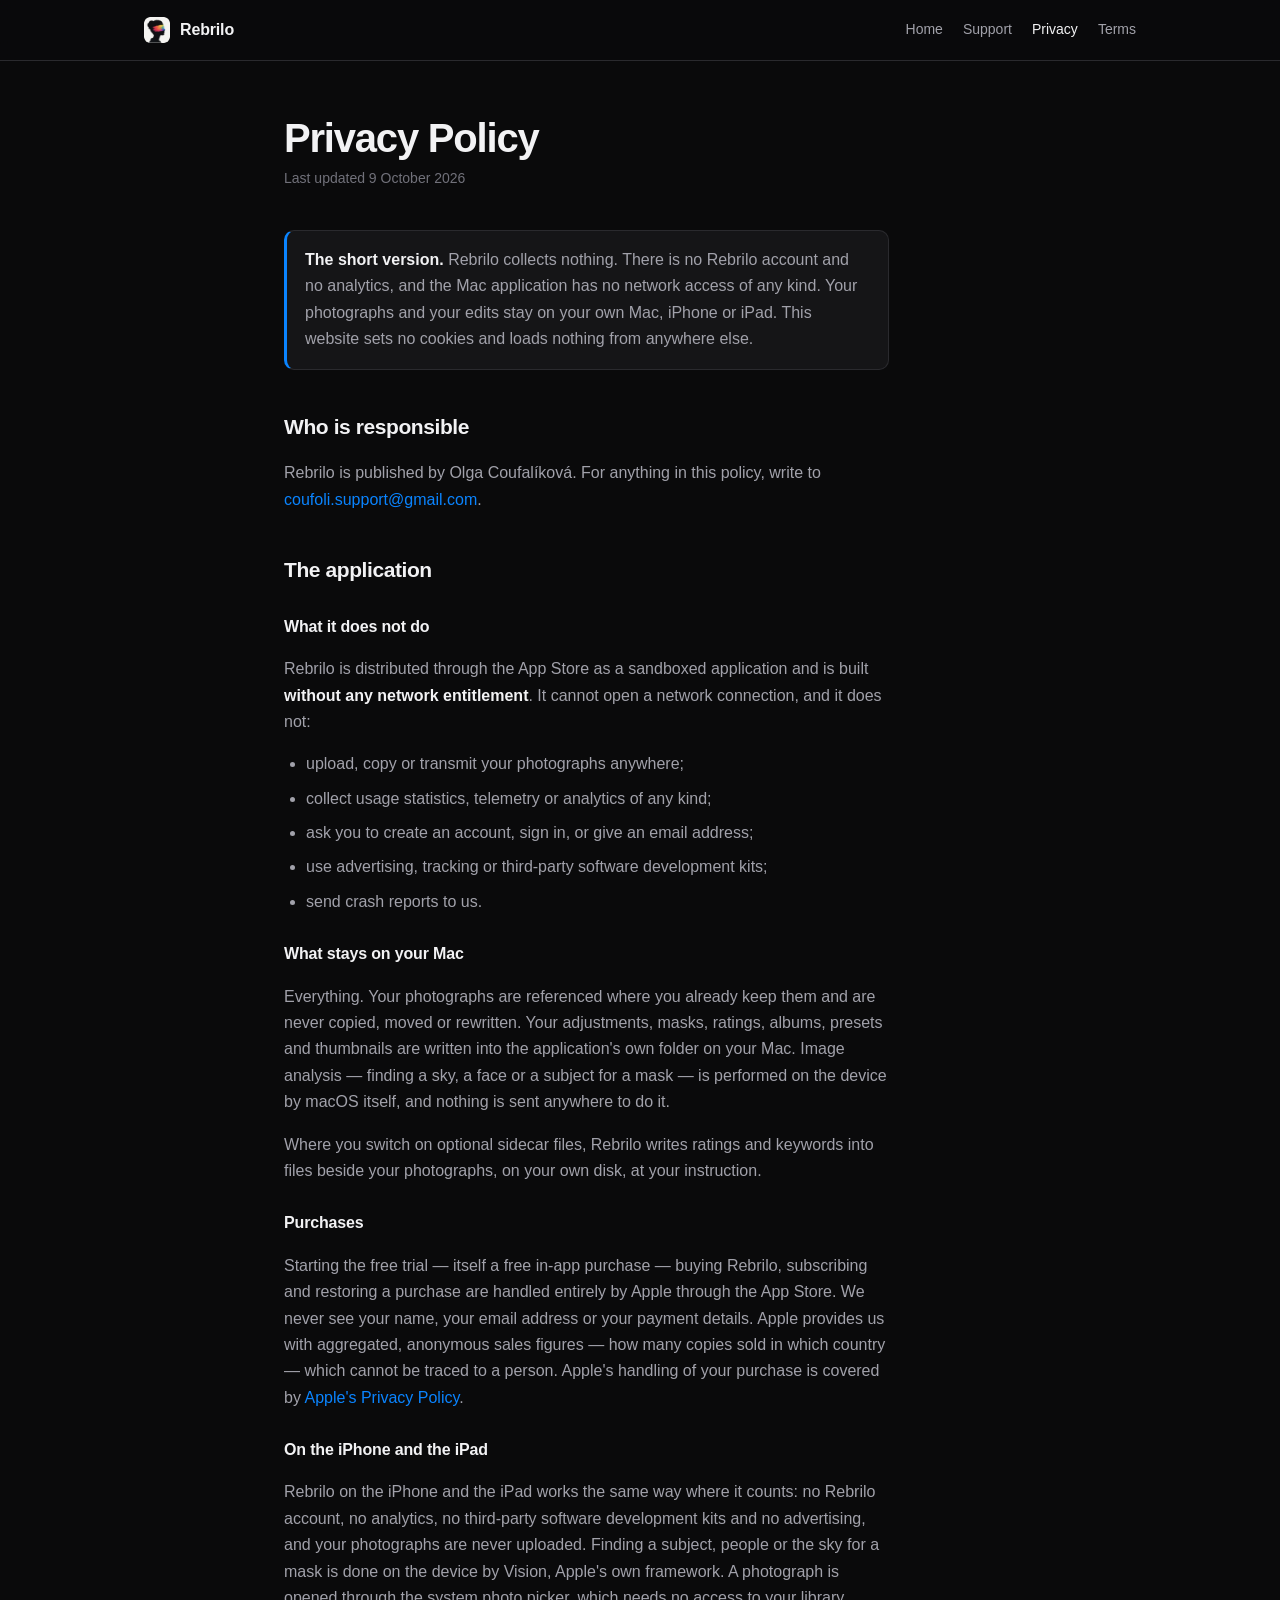
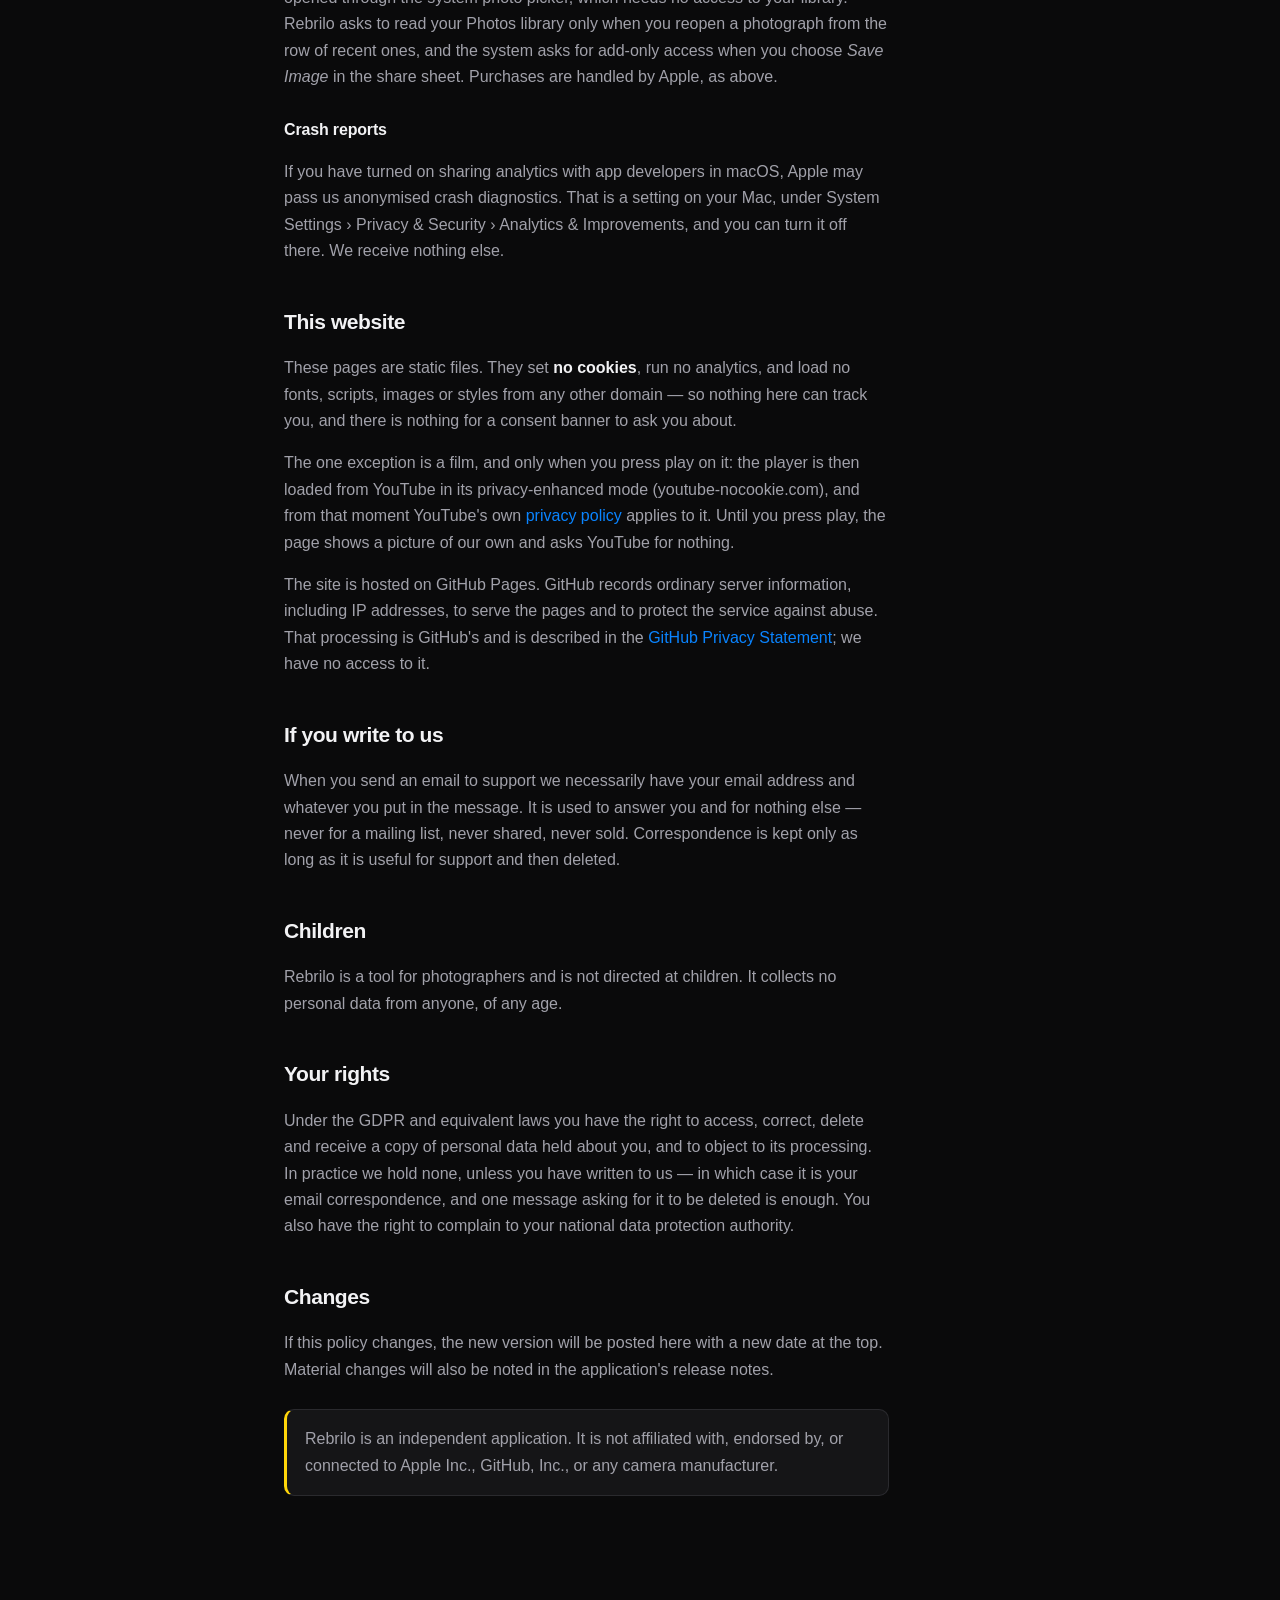
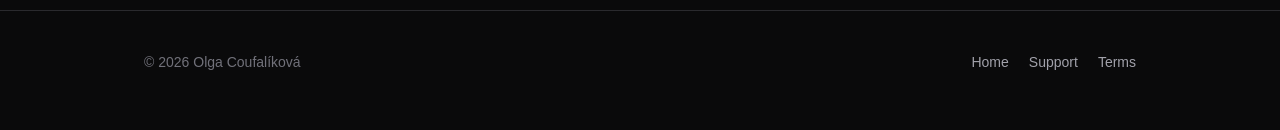
==== commit 779d46ba: "Rebrilo is on iPhone and iPad: one purchase for all three New section after the hero with the App St" ====
--- a/privacy.html
+++ b/privacy.html
@@ -4,7 +4,7 @@
 <meta charset="utf-8">
 <meta name="viewport" content="width=device-width, initial-scale=1">
 <title>Privacy Policy — Rebrilo</title>
-<meta name="description" content="Rebrilo collects nothing. No Rebrilo account, no analytics, no network access. Your photographs never leave your Mac.">
+<meta name="description" content="Rebrilo collects nothing. No Rebrilo account, no analytics. Your photographs never leave your Mac, iPhone or iPad.">
 <link rel="stylesheet" href="style.css">
 <link rel="icon" href="assets/icon-rounded-128.png" type="image/png">
 <link rel="canonical" href="https://rebrilo.com/privacy.html">
@@ -28,13 +28,13 @@
   <div class="wrap narrow">
 
     <h1>Privacy Policy</h1>
-    <p class="updated">Last updated 15 September 2026</p>
+    <p class="updated">Last updated 9 October 2026</p>
 
     <div class="note">
       <p>
-        <strong>The short version.</strong> Rebrilo collects nothing. There is no Rebrilo account, no analytics and
-        no network access of any kind. Your photographs, your edits and your catalogue stay on your own Mac. This
-        website sets no cookies and loads nothing from anywhere else.
+        <strong>The short version.</strong> Rebrilo collects nothing. There is no Rebrilo account and no analytics, and
+        the Mac application has no network access of any kind. Your photographs and your edits stay on your own Mac,
+        iPhone or iPad. This website sets no cookies and loads nothing from anywhere else.
       </p>
     </div>
 
@@ -80,6 +80,17 @@
       aggregated, anonymous sales figures — how many copies sold in which country — which cannot be traced to
       a person. Apple's handling of your purchase is covered by
       <a href="https://www.apple.com/legal/privacy/">Apple's Privacy Policy</a>.
+    </p>
+
+    <h3>On the iPhone and the iPad</h3>
+    <p>
+      Rebrilo on the iPhone and the iPad works the same way where it counts: no Rebrilo account, no analytics, no
+      third-party software development kits and no advertising, and your photographs are never uploaded. Finding a
+      subject, people or the sky for a mask is done on the device by Vision, Apple's own framework. A photograph is
+      opened through the system photo picker, which needs no access to your library. Rebrilo asks to read your
+      Photos library only when you reopen a photograph from the row of recent ones, and the system asks for
+      add-only access when you choose <em>Save Image</em> in the share sheet. Purchases are handled by Apple, as
+      above.
     </p>
 
     <h3>Crash reports</h3>
--- a/style.css
+++ b/style.css
@@ -122,6 +122,13 @@
 .feat-note {
   color: var(--ink-faint); font-size: 14px; line-height: 1.6;
   max-width: var(--measure); margin: 0;
+}
+/* ---------- iPhone and iPad, side by side: the two pictures end up the same height ---------- */
+.device-pair { display: grid; grid-template-columns: 2.9fr 1fr; gap: 14px; align-items: start; }
+.device-pair img { display: block; width: 100%; height: auto; }
+@media (max-width: 640px) {
+  .device-pair { grid-template-columns: 1fr; gap: 14px; }
+  .device-pair .device-iphone { width: 62%; margin: 0 auto; }
 }
 /* ---------- hero ---------- */
 .hero { padding: 88px 0 64px; position: relative; overflow: hidden; }
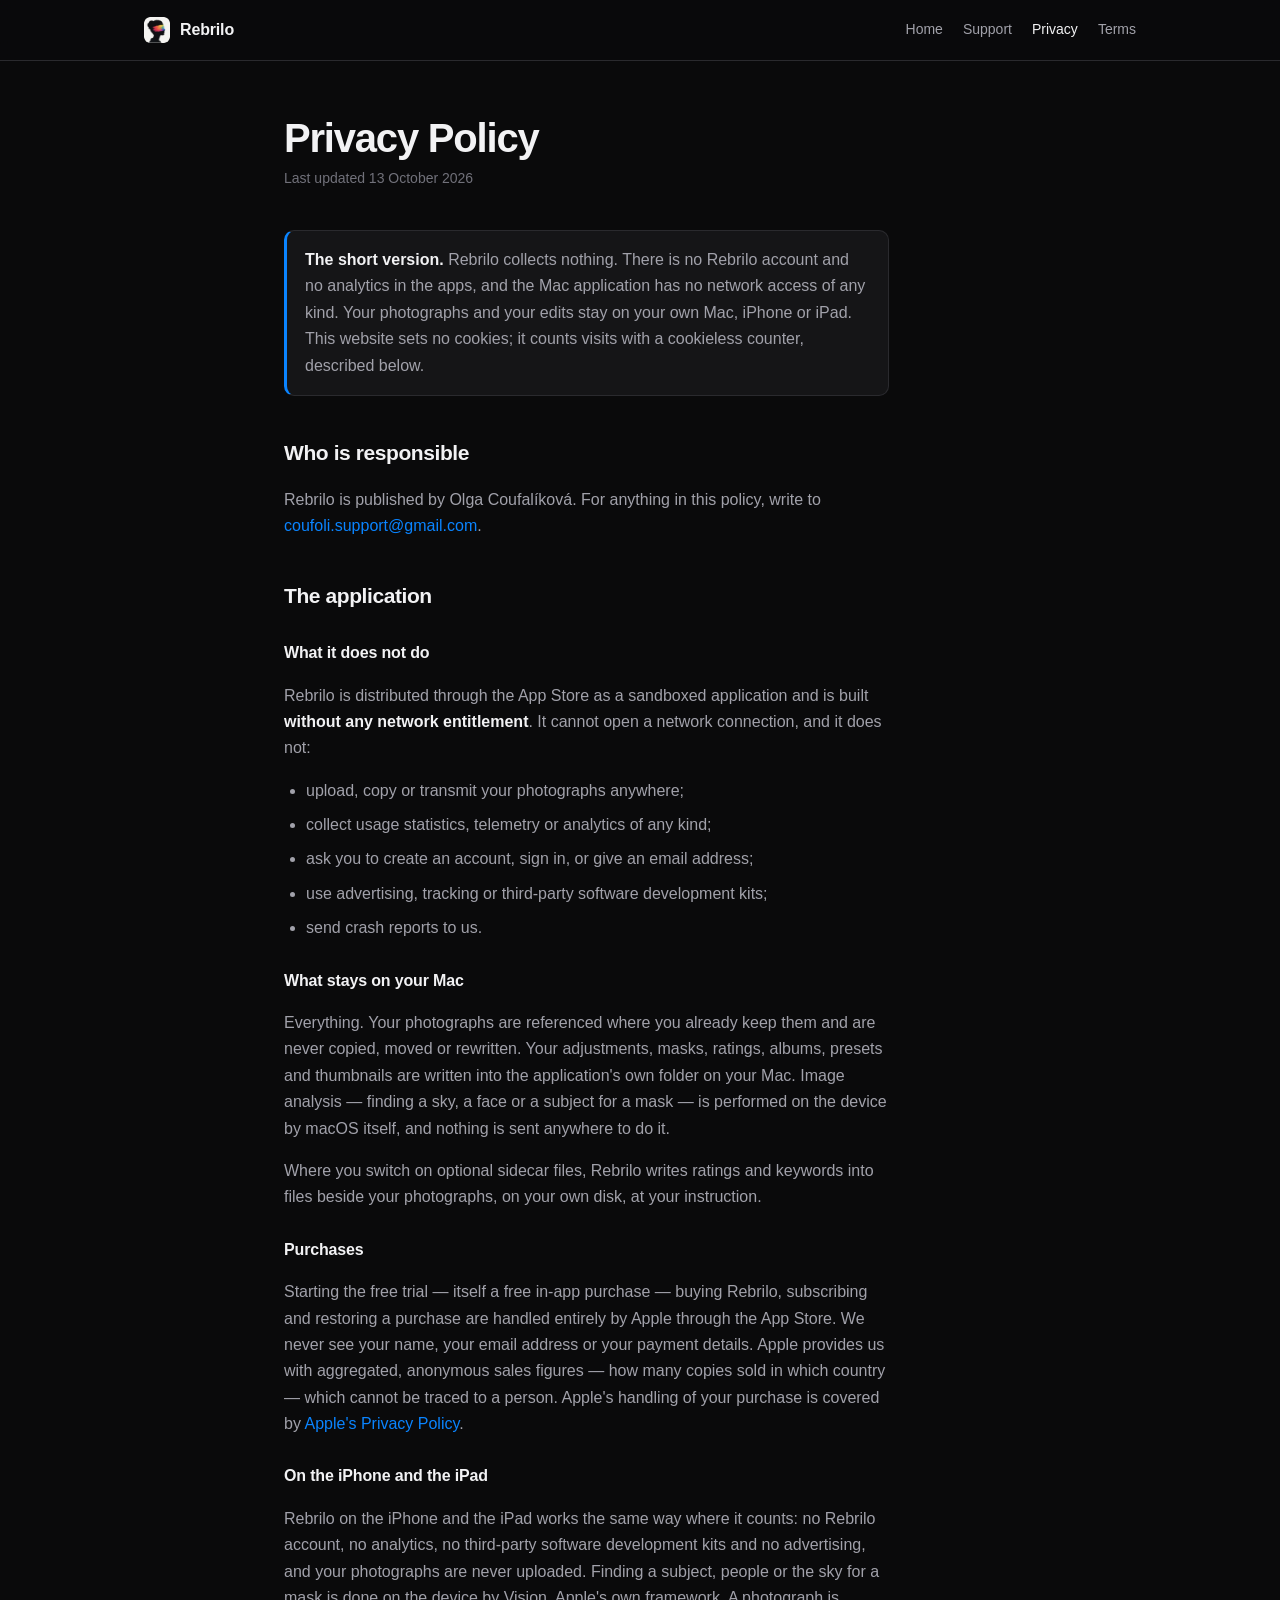
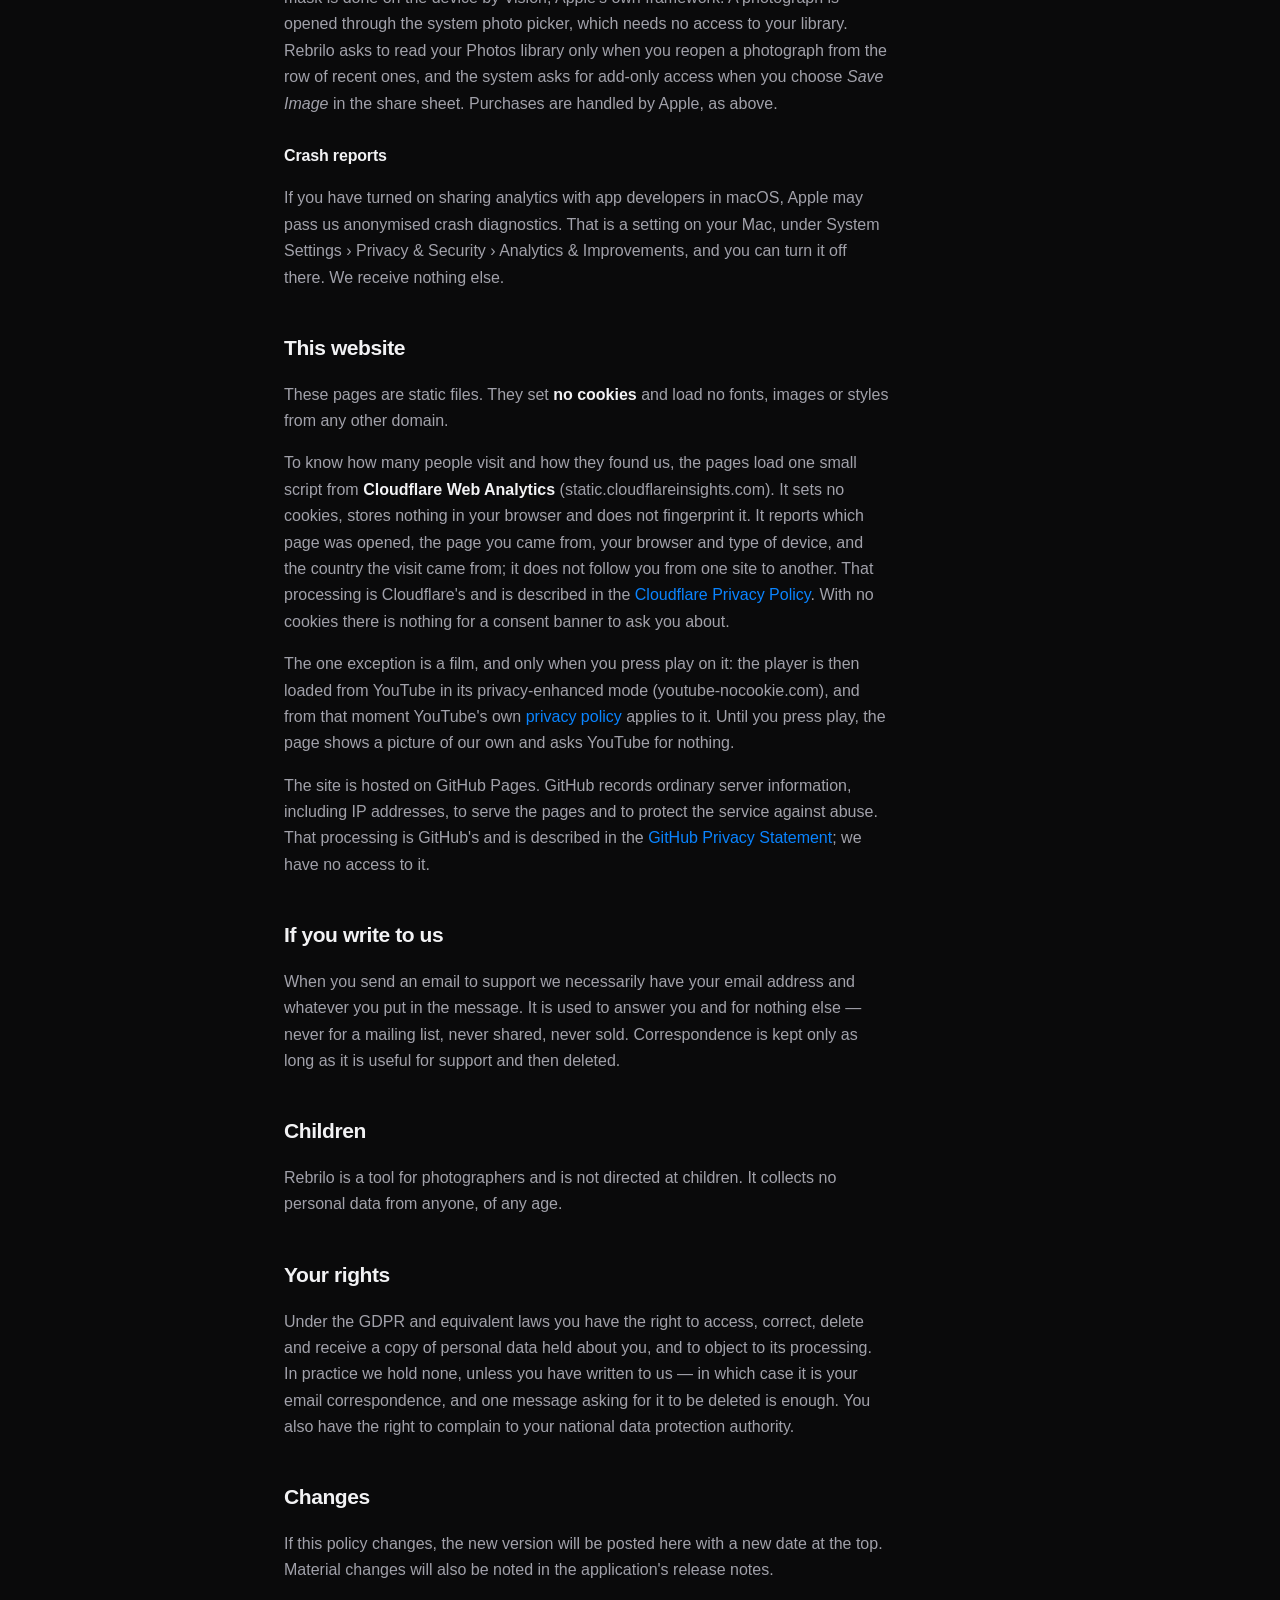
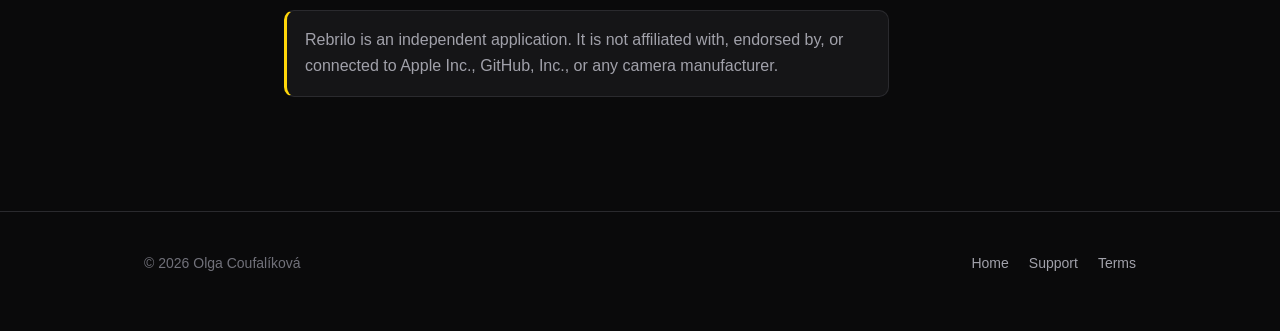
==== commit 712665fa: "Count visits with Cloudflare Web Analytics, and say so in the privacy policy Cookieless and storage-" ====
--- a/privacy.html
+++ b/privacy.html
@@ -4,7 +4,7 @@
 <meta charset="utf-8">
 <meta name="viewport" content="width=device-width, initial-scale=1">
 <title>Privacy Policy — Rebrilo</title>
-<meta name="description" content="Rebrilo collects nothing. No Rebrilo account, no analytics. Your photographs never leave your Mac, iPhone or iPad.">
+<meta name="description" content="The Rebrilo apps collect nothing. No Rebrilo account, no analytics. Your photographs never leave your Mac, iPhone or iPad.">
 <link rel="stylesheet" href="style.css">
 <link rel="icon" href="assets/icon-rounded-128.png" type="image/png">
 <link rel="canonical" href="https://rebrilo.com/privacy.html">
@@ -28,13 +28,14 @@
   <div class="wrap narrow">
 
     <h1>Privacy Policy</h1>
-    <p class="updated">Last updated 9 October 2026</p>
+    <p class="updated">Last updated 13 October 2026</p>
 
     <div class="note">
       <p>
-        <strong>The short version.</strong> Rebrilo collects nothing. There is no Rebrilo account and no analytics, and
-        the Mac application has no network access of any kind. Your photographs and your edits stay on your own Mac,
-        iPhone or iPad. This website sets no cookies and loads nothing from anywhere else.
+        <strong>The short version.</strong> Rebrilo collects nothing. There is no Rebrilo account and no analytics in
+        the apps, and the Mac application has no network access of any kind. Your photographs and your edits stay on
+        your own Mac, iPhone or iPad. This website sets no cookies; it counts visits with a cookieless counter,
+        described below.
       </p>
     </div>
 
@@ -102,9 +103,17 @@
 
     <h2>This website</h2>
     <p>
-      These pages are static files. They set <strong>no cookies</strong>, run no analytics, and load no fonts,
-      scripts, images or styles from any other domain — so nothing here can track you, and there is nothing
-      for a consent banner to ask you about.
+      These pages are static files. They set <strong>no cookies</strong> and load no fonts, images or styles from
+      any other domain.
+    </p>
+    <p>
+      To know how many people visit and how they found us, the pages load one small script from
+      <strong>Cloudflare Web Analytics</strong> (static.cloudflareinsights.com). It sets no cookies, stores nothing
+      in your browser and does not fingerprint it. It reports which page was opened, the page you came from, your
+      browser and type of device, and the country the visit came from; it does not follow you from one site to
+      another. That processing is Cloudflare's and is described in the
+      <a href="https://www.cloudflare.com/privacypolicy/">Cloudflare Privacy Policy</a>. With no cookies there is
+      nothing for a consent banner to ask you about.
     </p>
     <p>
       The one exception is a film, and only when you press play on it: the player is then loaded from YouTube in
@@ -171,5 +180,6 @@
 
 <script>document.getElementById("year").textContent = new Date().getFullYear();</script>
 
+<!-- Cloudflare Web Analytics --><script type='module' src='https://static.cloudflareinsights.com/beacon.min.js' data-cf-beacon='{"token": "fce58d77359540fca253104ffa999434"}'></script><!-- End Cloudflare Web Analytics -->
 </body>
 </html>
--- a/style.css
+++ b/style.css
@@ -249,4 +249,5 @@
 .video-note { position: absolute; z-index: 1; right: 14px; bottom: 12px; font-size: 13px; color: var(--ink);
   background: rgba(10, 10, 11, .6); padding: 4px 10px; border-radius: 999px; }
 .video iframe { position: absolute; inset: 0; width: 100%; height: 100%; border: 0; }
+.video-tall { aspect-ratio: 9 / 16; max-width: 360px; margin: 0 auto; }
 @media (prefers-reduced-motion: reduce) { .video-play::after { transition: none; } }
